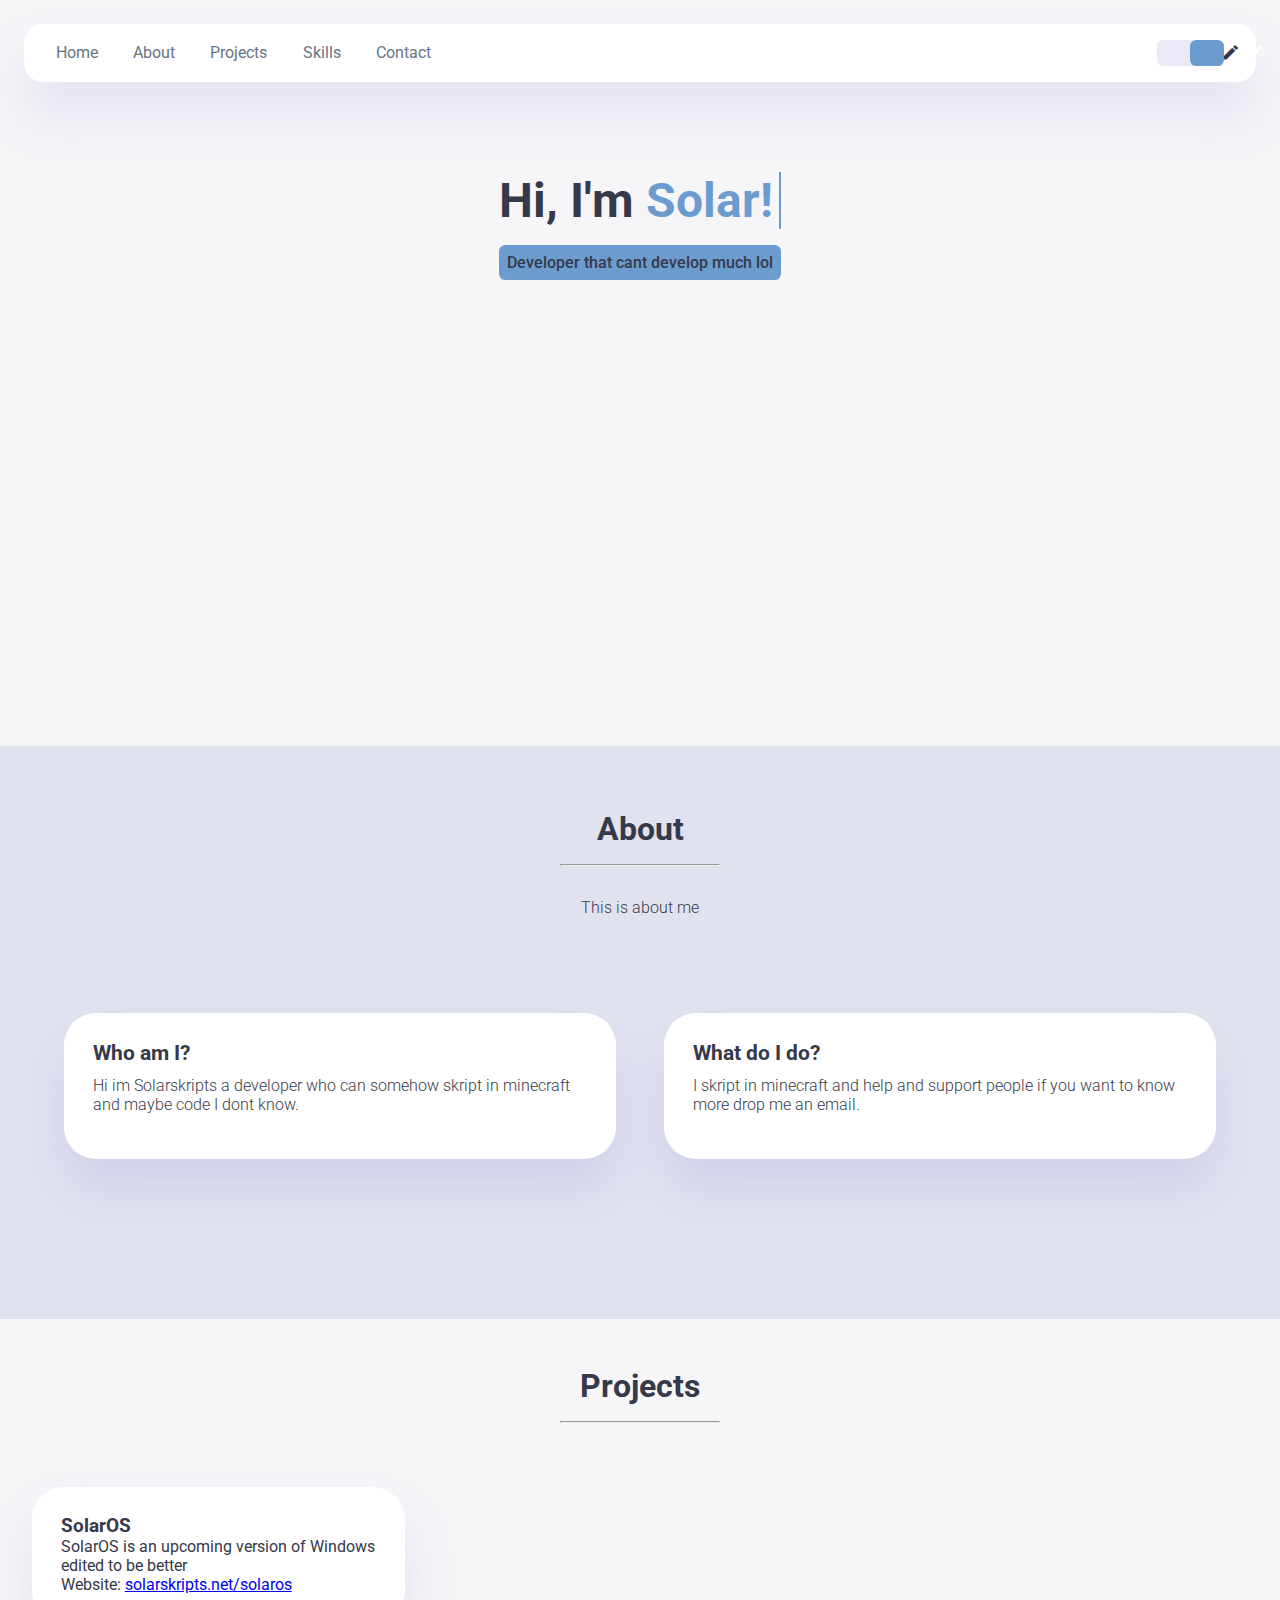
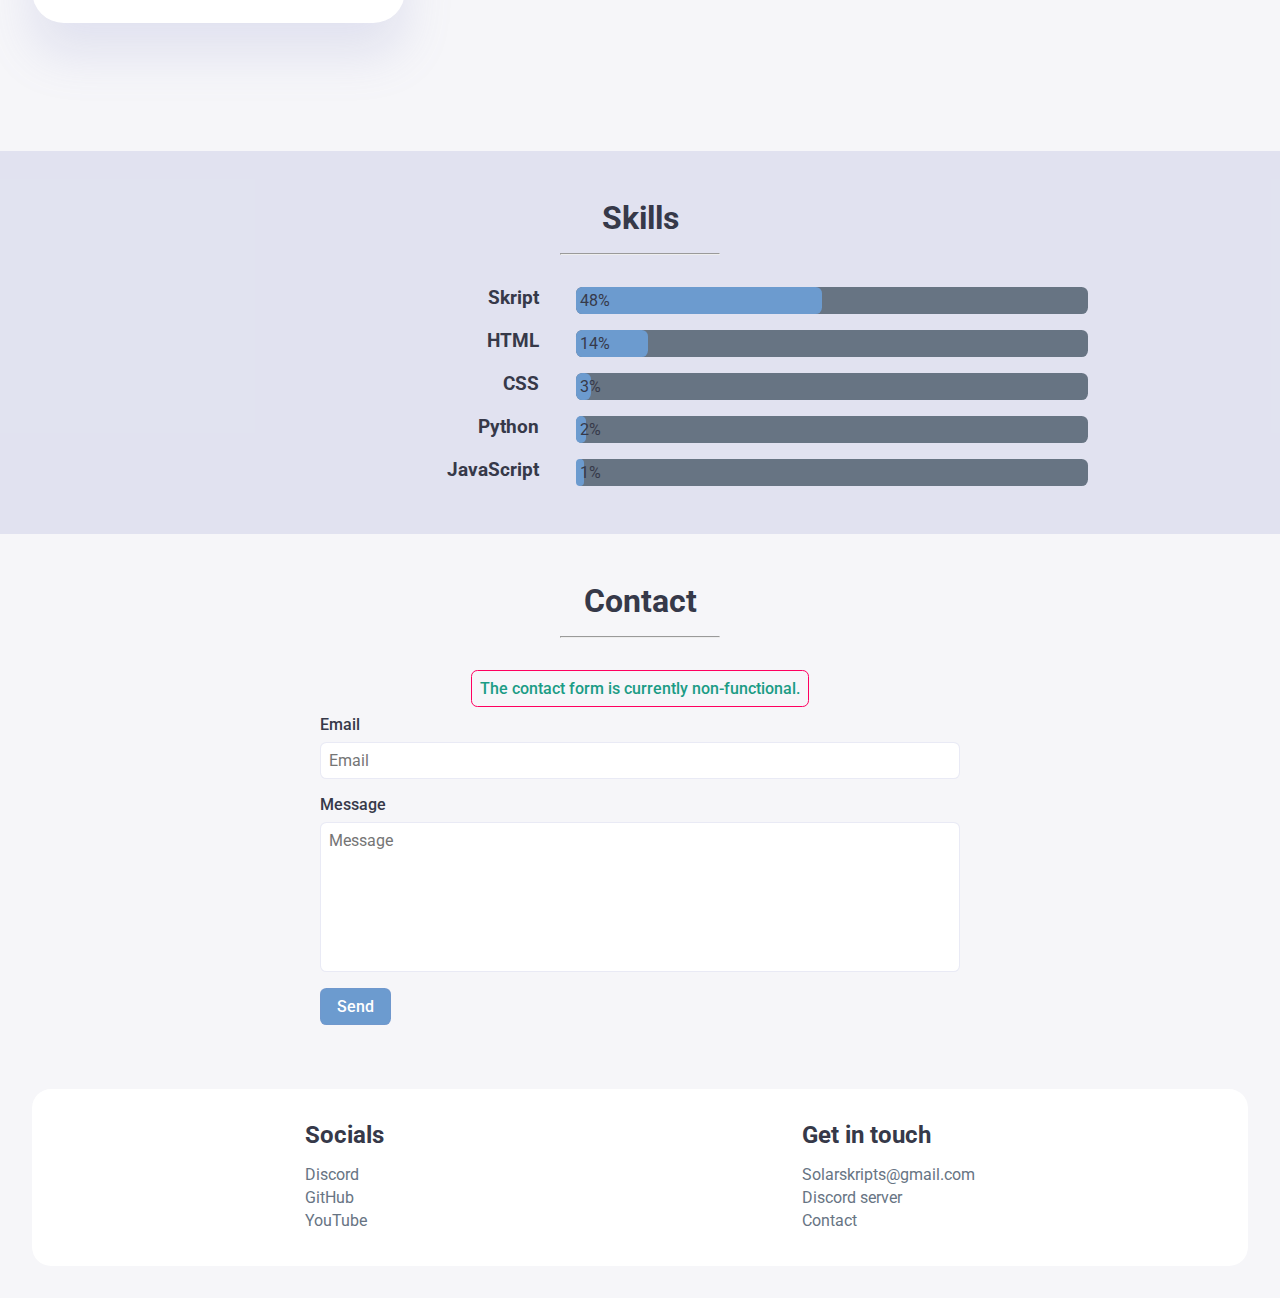
==== index.html @ f8969952 "Update index.html" ====
<!DOCTYPE html>
<html lang="en">
<head>
    <meta charset="UTF-8">
    <meta http-equiv="X-UA-Compatible" content="IE=edge">
    <meta name="viewport" content="width=device-width, initial-scale=1.0">
    
    <title>SolarSkripts</title>
    <link rel="icon" type="image/png" href="favicon.png">

    <link rel="stylesheet" href="style.css">
    <link href="https://fonts.googleapis.com/icon?family=Material+Icons+Sharp" rel="stylesheet">

    <script src="https://cdn.jsdelivr.net/npm/jquery@3.7.1/dist/jquery.min.js"></script>
    <script src="main.js"></script>
</head>
<body>

    <div id="container">
        <nav class="navbar">
            <div class="hamburger">
                <span class="material-icons-sharp">menu</span>
            </div>
            <div class="navbar-content">
                <ul class="navbar-items">
                    <li class="navbar-item"><a href="#">Home</a></li>
                    <li class="navbar-item"><a href="#about">About</a></li> 
                    <li class="navbar-item"><a href="#projects">Projects</a></li>
                    <li class="navbar-item"><a href="#skills">Skills</a></li>
                    <li class="navbar-item"><a href="#contact">Contact</a></li>
                </ul>
                <ul class="navbar-items">
                    <li class="navbar-item">
                        <div class="dark-mode-toggler">
                            <span class="material-icons-sharp">light_mode</span>
                            <span class="material-icons-sharp active">dark_mode</span>
                        </div>
                    </li>
                </ul>
            </div>
        </nav>

        <header>
            <div class="header-content">
                <div class="header-text">
                    <h1>Hi, I'm <span class="highlight">Solar!</span></h1>
                    <p><span>Developer that cant develop much lol</span></p>
                </div>
            </div>
        </header>

        <main>
            <section id="about">
                <div class="about-content">
                    <h2>About</h2>
                    <hr>
                    <p><span class="highlight">This is about me</span></p>
                    <div class="cards g-2">
                        <div class="card card-hover about-section">
                            <h3>Who am I?</h3>
                            <p>Hi im Solarskripts a developer who can somehow skript in minecraft and maybe code I dont know.</p>
                        </div>
                        <div class="card card-hover about-section">
                            <h3>What do I do?</h3>
                            <p>I skript in minecraft and help and support people if you want to know more drop me an email.</p>
                        </div>
                    </div>
                </div>
            </section>
            <section id="projects">
                <h2>Projects</h2>
                <hr>
                <div class="cards g-3">
                    <div class="card card-hover">
                        <h3>SolarOS</h3>
                        <p>SolarOS is an upcoming version of Windows edited to be better</p>
                        <p> </p>
                        <p>Website: <a href="https://solarskripts.net/solaros">solarskripts.net/solaros</a></li></p>
                    </div>
                </div>
            </section>
            <section id="skills">
                <h2>Skills</h2>
                <hr>
                <div class="my-skills">
                    <div class="skill">
                        <h3>Skript</h3>
                        <div class="skill-bar">
                            <div class="skill-progress" style="width: 48%;">48%</div>
                        </div>
                    </div>
                    <div class="skill">
                        <h3>HTML</h3>
                        <div class="skill-bar">
                            <div class="skill-progress" style="width: 14%;">14%</div>
                        </div>
                    </div>
                    <div class="skill">
                        <h3>CSS</h3>
                        <div class="skill-bar">
                            <div class="skill-progress" style="width: 3%;">3%</div>
                        </div>
                    </div>
                    <div class="skill">
                        <h3>Python</h3>
                        <div class="skill-bar">
                            <div class="skill-progress" style="width: 2%;">2%</div>
                        </div>
                    </div>
                    <div class="skill">
                        <h3>JavaScript</h3>
                        <div class="skill-bar">
                            <div class="skill-progress" style="width: 1%;"><span>1%</span></div>
                        </div>
                    </div>
                </div>
            </section>
            <section id="contact">
                <h2>Contact</h2>
                <hr>
                <div class="contact-content">
                    <div class="message error">
                        <p>The contact form is currently non-functional.</p>
                    </div>
                    <div class="input-group">
                        <label for="email">Email</label>
                        <input type="email" id="email" placeholder="Email">
                    </div>
                    <div class="input-group">
                        <label for="message">Message</label>
                        <textarea id="message" placeholder="Message"></textarea>
                    </div>
                    <button type="submit" id="submit">Send</button>
                </div>
            </section>
                </div>
            </section>
        </main>

        <footer>
            <div class="footer-content">
                <div class="footer-section">
                    <h3>Socials</h3>
                    <ul>
                        <li><a href="#">Discord</a></li>
                        <li><a href="https://github.com/solarskripts">GitHub</a></li>
                        <li><a href="#">YouTube</a></li>
                    </ul>
                </div>
                <div class="footer-section">
                    <h3>Get in touch</h3>
                    <ul>
                        <li><a href="mailto:solarskripts@gmail.com">Solarskripts@gmail.com</a></li>
                        <li><a href="#">Discord server</a></li>
                        <li><a href="#contact">Contact</a></li>
                    </ul>
                </div>
            </div>
        </footer>
    </div>

</body>
</html>
---- style.css ----
@import url('https://fonts.googleapis.com/css2?family=Roboto:wght@300;400;500;700;900&display=swap');

:root{
    --color-primary: #6C9BCF;
    --color-danger: #FF0060;
    --color-success: #1B9C85;
    --color-warning: #F7D060;
    --color-white: #fff;
    --color-info-dark: #7d8da1;
    --color-dark: #363949;
    --color-light: rgba(132, 139, 200, 0.18);
    --color-dark-variant: #677483;
    --color-background: #f6f6f9;

    --card-border-radius: 2rem;
    --border-radius-1: 0.4rem;
    --border-radius-2: 1.2rem;

    --card-padding: 1.8rem;
    --padding-1: 1.2rem;

    --box-shadow: 0 2rem 3rem var(--color-light);
    --box-shadow-1: 0 0 -0.5rem 1rem rgba(0, 0, 0, 0.1);
}

.dark-mode-variables{
    --color-background: #181a1e;
    --color-white: #202528;
    --color-dark: #edeffd;
    --color-dark-variant: #a3bdcc;
    --color-light: rgba(0, 0, 0, 0.4);
    --box-shadow: 0 2rem 3rem var(--color-light);
}

.dark-mode-toggler {
    background-color: var(--color-light);
    display: flex;
    justify-content: space-between;
    align-items: center;
    height: 1.6rem;
    width: 4.2rem;
    cursor: pointer;
    border-radius: var(--border-radius-1);
    user-select: none;
}

.dark-mode-toggler span{
    font-size: 1.2rem;
    width: 50%;
    height: 100%;
    display: flex;
    align-items: center;
    justify-content: center;
}

.dark-mode-toggler span.active{
    background-color: var(--color-primary);
    color: white;
    border-radius: var(--border-radius-1);
}

*, *::before, *::after {
    box-sizing: border-box;
    margin: 0;
    padding: 0;
    scroll-behavior: smooth;
}

body {
    background-color: var(--color-background);
    color: var(--color-dark);
    font-family: 'Roboto', sans-serif;
    transition: all 0.2s ease-in-out;
}

/* navbar */
.navbar {
    background-color: var(--color-white);
    padding: .5rem 1.5rem;
    display: flex;
    align-items: center;
    box-shadow: var(--box-shadow);
    margin: 1.5em;
    border-radius: var(--border-radius-2);
    transition: all 0.2s ease-in-out;
    user-select: none;
    z-index: 100;
}

.navbar-content {
    display: flex;
    width: 100%;
    justify-content: space-between;
    align-items: center;
}

.navbar-items {
    display: flex;
    align-items: center;
    list-style: none;
}

.navbar-items li {
    cursor: pointer;
    padding: 8px;
    border-radius: var(--border-radius-1);
    transition: all 0.2s ease-in-out;
}

.navbar-items:first-child li:hover {
    background-color: var(--color-light);
}

.navbar-items:first-child li:hover a {
    color: var(--color-primary);

}

.navbar-items li > a {
    text-decoration: none;
    color: var(--color-dark-variant);
}

.hamburger {
    display: none;
}

@media screen and (min-width: 768px) {
    .navbar-items li + li {
        margin-left: 1.2rem;
    }
}

@media screen and (max-width: 768px) {
    .hamburger {
        display: block;
        margin-top: 4px;
        cursor: pointer;
        color: var(--color-dark-variant);
    }

    .navbar-content {
        display: none;
        animation: collapse .3s ease-in-out 0s 1 normal both;
    }

    .navbar-content.active {
        display: block;
        transition: all 0.2s ease-in-out;
        flex-direction: column;
        position: absolute;
        top: 3.7em;
        left: 1.5em;
        box-shadow: var(--box-shadow-1);
        background-color: var(--color-white);
        border-bottom-left-radius: var(--border-radius-2);
        border-bottom-right-radius: var(--border-radius-2);
        z-index: 110;
        width: calc(100% - 3em);
    }

    .navbar-content.active .navbar-items {
        flex-direction: column;
    }

    .navbar-items {
        border-top: solid 1px var(--color-light);
        padding-top: .5em;
        display: flex;
        flex-direction: column;
        align-items: center;
        list-style: none;
        margin: 1em;
    }

    .navbar-items li {
        width: 100%;
        padding: .5rem;
        border-radius: var(--border-radius-1);
    }
}

@keyframes collapse {
    from {
        opacity: 0;
        transform: translateY(-10px);
    }

    to {
        opacity: 1;
        transform: translateY(0);
    }
}

@keyframes uncollapse {
    from {
        opacity: 1;
        transform: translateY(0);
    }

    to {
        opacity: 0;
        transform: translateY(-10px);
    }
}

main section hr {
    width: 10rem;
    margin-bottom: 2rem;
    margin-left: auto;
    margin-right: auto;
}

/* header */

header {
    width: 100%;
    margin-top: 10svh;
    padding-bottom: 50svh;
    user-select: none;
}

header .header-content {
    display: flex;
    flex-direction: column;
    align-items: center;
    justify-content: center;
}

header .header-content img {
    width: calc(552px / 3);
    height: calc(736px / 3);
    margin-bottom: 1rem;
    position: absolute;
    box-shadow: 0 4px 4px 4px var(--color-light);
    /* place next to text */
    top: 0;
    left: 20%;
    transform: translate(50%, 50%);
}

header .header-content h1 {
    font-size: 3rem;
    font-weight: 700;
    margin-bottom: 1rem;
    overflow: hidden;
    border-right: solid 2px var(--color-primary);
    white-space: nowrap;
    animation: write 1.5s linear 0s 1 normal both, blink 1s infinite;
}

header .header-content h1 .highlight {
    color: var(--color-primary);
}

header .header-content p {
    font-size: 1rem;
    font-weight: 500;
    margin-bottom: 1rem;
    padding: 8px;
    border-radius: var(--border-radius-1);
    background-color: var(--color-primary);
}

@keyframes write {
    from {
        width: 0;
    }

    to {
        width: 100%;
    }
}

@keyframes blink {
    0% {
        border-color: var(--color-primary);
    }

    49% {
        border-color: var(--color-primary);
    }

    50% {
        border-color: transparent;
    }

    100% {
        border-color: transparent;
    }
}

main section {
    background-color: var(--color-light);
}

main section:nth-child(2n) {
    background-color: var(--color-background);
}

/* about */
#about {
    display: flex;
    flex-direction: column;
    justify-content: center;
    padding: 4rem 2rem;
}

#about .about-content {
    display: flex;
    flex-direction: column;
    align-items: center;
    justify-content: center;
}

#about .about-content h2 {
    font-size: 2rem;
    font-weight: 700;
    margin-bottom: 1rem;
    align-self: center;
    user-select: none;
}

#about .about-content p {
    font-size: 1rem;
    font-weight: 300;
    margin-bottom: 1rem;
}

#about .about-content .about-section {
    margin-top: 1em;
}

#about .about-content .about-section h3 {
    font-size: 1.3rem;
    margin-bottom: .5em;
    user-select: none;
}

/* footer */
footer {
    padding: 2rem 0;
    background-color: var(--color-white);
    color: var(--color-dark);
    margin: 2em;
    border-radius: var(--border-radius-2);
}

footer .footer-content {
    display: flex;
    justify-content: space-around;
    padding: 0 5svw;
}

footer .footer-content h3 {
    font-size: 1.5rem;
    font-weight: 700;
    margin-bottom: 1rem;
    align-self: center;
    user-select: none;
}

footer .footer-content .footer-section ul {
    list-style: none;
}

footer .footer-content .footer-section ul li {
    margin-bottom: .25rem;
}

footer .footer-content .footer-section ul li a {
    text-decoration: none;
    color: var(--color-dark-variant);
    transition: all 0.15s ease-in-out;
}

footer .footer-content .footer-section ul li a:hover {
    color: var(--color-primary);
}

@media screen and (max-width: 768px) {
    footer .footer-content h3 {
        font-size: 1.4rem;
    }

    footer .footer-content li a {
        font-size: 1rem;
    }
}

/* cards */
.cards {
    display: grid;
    grid-column-gap: 3rem;
    flex-wrap: wrap;
    padding: 2rem 0;
    margin: 2em;
    border-radius: var(--border-radius-2);
}

.cards.g-2 {
    grid-template-columns: 1fr 1fr;
}

.cards.g-3 {
    grid-template-columns: 1fr 1fr 1fr;
}

.cards.g-4 {
    grid-template-columns: 1fr 1fr 1fr 1fr;
}

.cards.g-5 {
    grid-template-columns: 1fr 1fr 1fr 1fr 1fr;
}

.cards .card {
    background-color: var(--color-white);
    padding: var(--card-padding);
    border-radius: var(--card-border-radius);
    box-shadow: var(--box-shadow);
    transition: all 0.2s ease-in-out;
    margin-bottom: 2rem;
    flex: 1;
    user-select: none;
}

.cards .card.card-hover:hover {
    transform: translateY(-4px);
}

.cards .card .card-title {
    font-size: 1.5rem;
    font-weight: 700;
    margin-bottom: 1rem;
    user-select: none;
}

.cards .card .card-description {
    font-size: 1rem;
    font-weight: 300;
    margin-bottom: 1rem;
}

.cards .card .card-image {
    width: 100%;
    height: 200px;
    background-size: cover;
    background-position: center;
    border-radius: var(--card-border-radius);
    border-bottom-left-radius: 0;
    border-bottom-right-radius: 0;
    border-bottom: solid 1px var(--color-light);
    margin-bottom: 1rem;
}

.cards .card-image-only {
    border-radius: var(--card-border-radius);
    margin-bottom: 1rem;
    padding: 0;
    transition: all 0.2s ease-in-out;
}

.cards .card-image-only img {
    width: 100%;
    height: 100%;
    border-radius: var(--card-border-radius);
    transition: all 0.2s ease-in-out;
}

.cards .card-image-only p.image-text {
    display: none;
    transition: all 0.2s ease-in-out;
}

.cards .card-image-only:has(p.image-text):hover img {
    filter: brightness(0.5);
    transition: all 0.2s ease-in-out;
    border-radius: var(--border-radius-1);
}

.cards .card-image-only:hover p.image-text {
    display: block;
    position: absolute;
    top: 50%;
    left: 50%;
    transform: translate(-50%, -50%);
    font-size: 1.5rem;
    font-weight: 700;
    color: var(--color-dark);
    text-shadow: 0 0 10px var(--color-dark);
    user-select: none;
}

@media screen and (max-width: 768px) {
    .cards {
        display: flex;
        flex-direction: column;
    }

    .cards .card {
        margin-right: 1rem;
    }
}

#portfolio h2 {
    font-size: 2rem;
    font-weight: 700;
    margin-bottom: 1rem;
    align-self: center;
    user-select: none;
    text-align: center;
    margin-top: 2em;
}

/* projects */

#projects {
    padding-top: 3em;
    padding-bottom: 2em;
}

#projects h2 {
    font-size: 2rem;
    font-weight: 700;
    margin-bottom: 1rem;
    align-self: center;
    user-select: none;
    text-align: center;
}

/* skills */
#skills {
    padding-top: 3em;
    padding-bottom: 2em;
}

#skills h2 {
    font-size: 2rem;
    font-weight: 700;
    margin-bottom: 1rem;
    align-self: center;
    user-select: none;
    text-align: center;
}

#skills p {
    font-size: 1rem;
    font-weight: 300;
    margin-bottom: 1rem;
    text-align: center;

}

.my-skills {
    display: flex;
    flex-direction: column;
    justify-content: center;
    padding: 0 4em;
}

@media screen and (min-width: 768px) {
    .my-skills {
        padding: 0 12em;
    }
}

.my-skills .skill {
    display: flex;
    margin-bottom: 1rem;
}

.my-skills .skill h3 {
    text-align: right;
    margin-right: 2em;
    margin-left: auto;
}

.skill .skill-bar {
    border-radius: var(--border-radius-1);
    background-color: var(--color-dark-variant);
    width: calc(100% - 30svw);
}

.skill .skill-bar .skill-progress {
    background-color: var(--color-primary);
    padding: 4px;
    border-radius: var(--border-radius-1);
    transition: all 0.2s ease-in-out;
}

/* contact */
#contact {
    padding-top: 3em;
    padding-bottom: 2em;
}

#contact h2 {
    font-size: 2rem;
    font-weight: 700;
    margin-bottom: 1rem;
    align-self: center;
    user-select: none;
    text-align: center;
}

.contact-content {
    display: flex;
    flex-direction: column;
    justify-content: center;
    padding: 0 4em;
    align-items: center;
}

.contact-content .input-group {
    display: flex;
    flex-direction: column;
    margin-bottom: 1rem;
    width: 100%;
}

.contact-content .input-group label {
    font-size: 1rem;
    font-weight: 500;
    margin-bottom: .5rem;
    user-select: none;
}

.contact-content .input-group input, .contact-content .input-group textarea {
    padding: 8px;
    border-radius: var(--border-radius-1);
    border: solid 1px var(--color-light);
    outline: none;
    transition: all 0.2s ease-in-out;
    font-family: 'Roboto', sans-serif;
    font-size: 1rem;
}


.contact-content .input-group input:focus, .contact-content .input-group textarea:focus {
    border-color: var(--color-primary);
}

.contact-content .input-group textarea {
    resize: none;
    height: 150px;
}

.contact-content button {
    padding: 8px 16px;
    border-radius: var(--border-radius-1);
    border: solid 1px var(--color-light);
    outline: none;
    transition: all 0.2s ease-in-out;
    font-family: 'Roboto', sans-serif;
    font-size: 1rem;
    cursor: pointer;
    background-color: var(--color-primary);
    align-self: flex-start;
    color: var(--color-white);
    font-weight: 500;
}

.contact-content .message {
    font-size: 1rem;
    font-weight: 500;
    margin-bottom: .5rem;
    user-select: none;
    text-align: left;
    padding: 8px;
    border: solid 1px;
    border-radius: var(--border-radius-1);
}

.message.error {
    color: var(--color-success);
    border-color: var(--color-danger);
}

.message.success {
    color: var(--color-success);
    border-color: var(--color-success);
}

@media screen and (min-width: 768px) {
    .contact-content {
        width: 768px;
        margin-left: auto;
        margin-right: auto;
    }
}
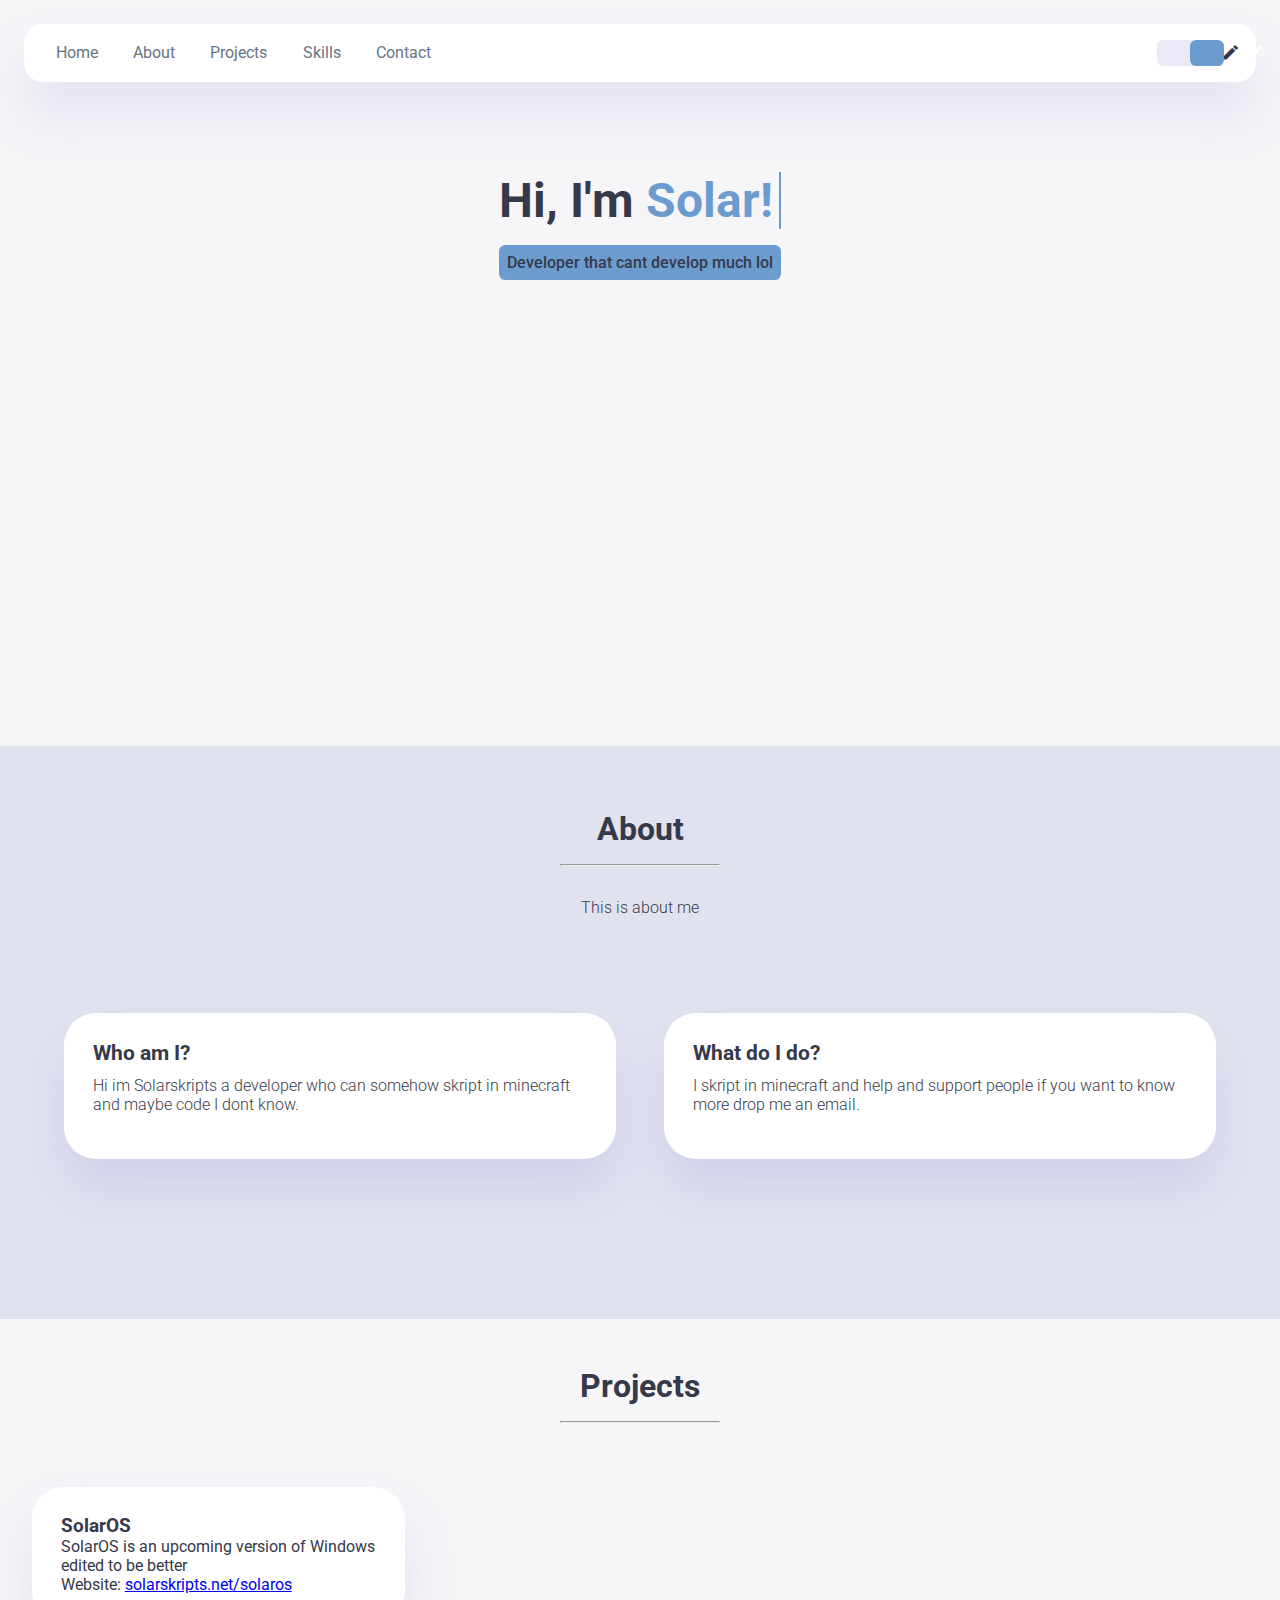
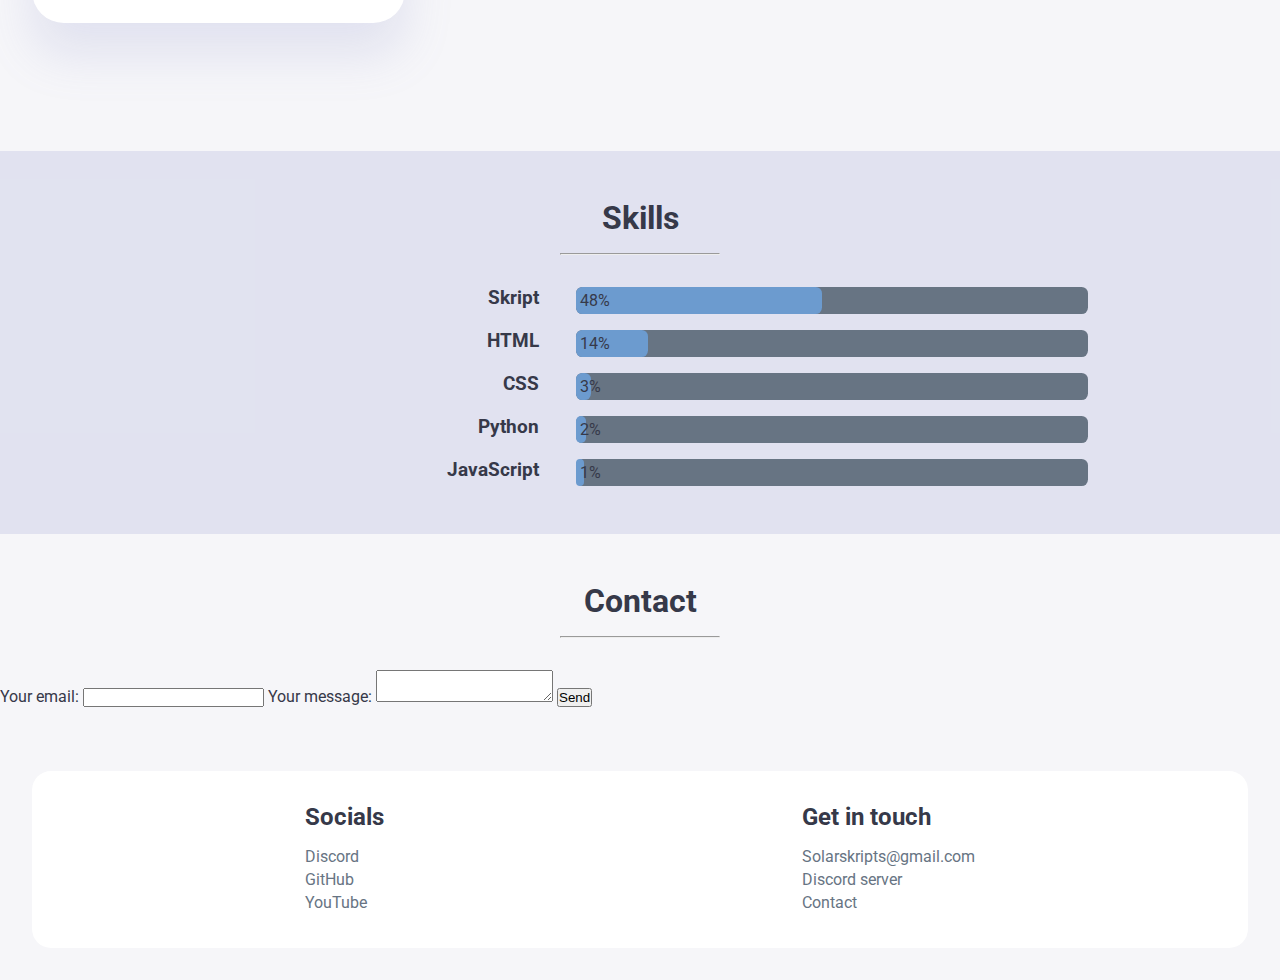
==== commit b368f8ce: "Update index.html" ====
--- a/index.html
+++ b/index.html
@@ -118,20 +118,23 @@
             <section id="contact">
                 <h2>Contact</h2>
                 <hr>
-                <div class="contact-content">
-                    <div class="message error">
-                        <p>The contact form is currently non-functional.</p>
-                    </div>
-                    <div class="input-group">
-                        <label for="email">Email</label>
-                        <input type="email" id="email" placeholder="Email">
-                    </div>
-                    <div class="input-group">
-                        <label for="message">Message</label>
-                        <textarea id="message" placeholder="Message"></textarea>
-                    </div>
-                    <button type="submit" id="submit">Send</button>
-                </div>
+            <form
+              action="https://formspree.io/f/mqkreyql"
+              method="POST"
+            >
+              <label>
+                 Your email:
+                <input type="email" name="email">
+              </label>
+              <label>
+                Your message:
+                <textarea name="message"></textarea>
+              </label>
+              <!-- your other form fields go here -->
+              <button type="submit">Send</button>
+            </form>
+
+
             </section>
                 </div>
             </section>
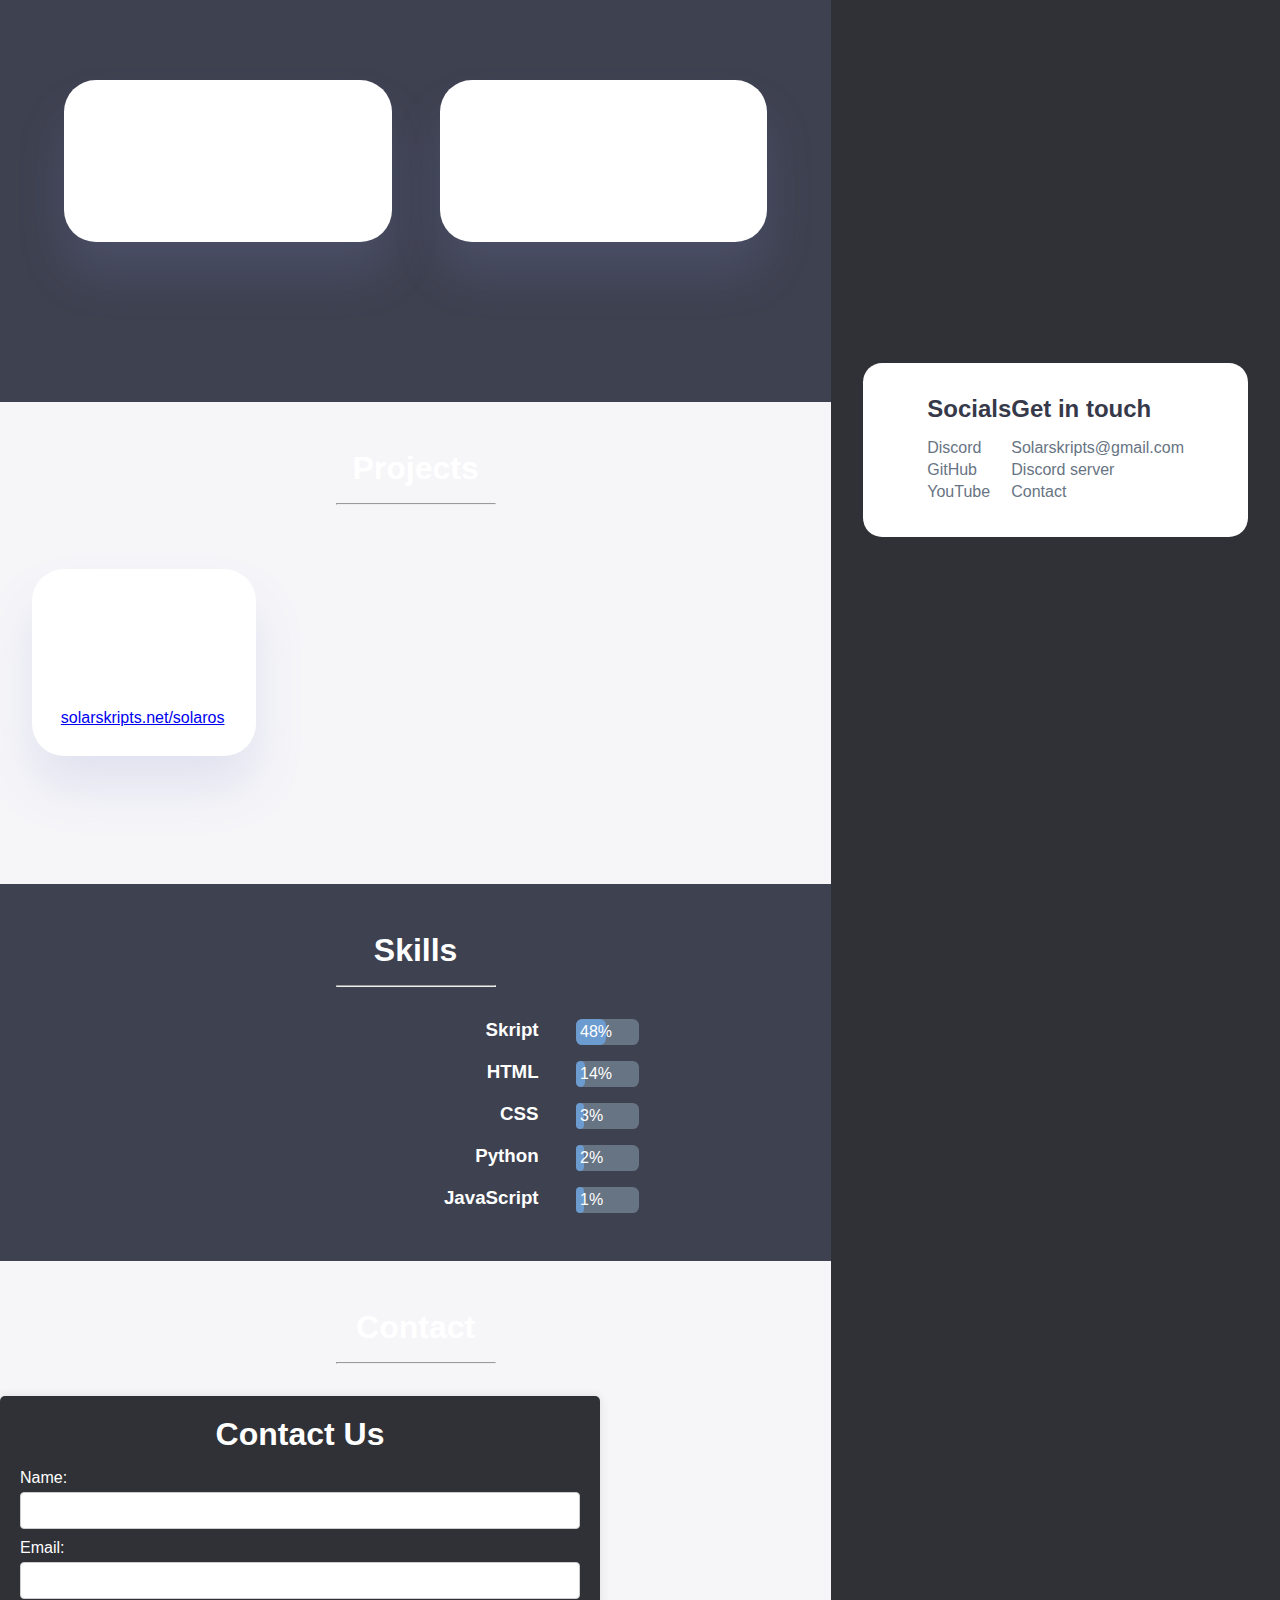
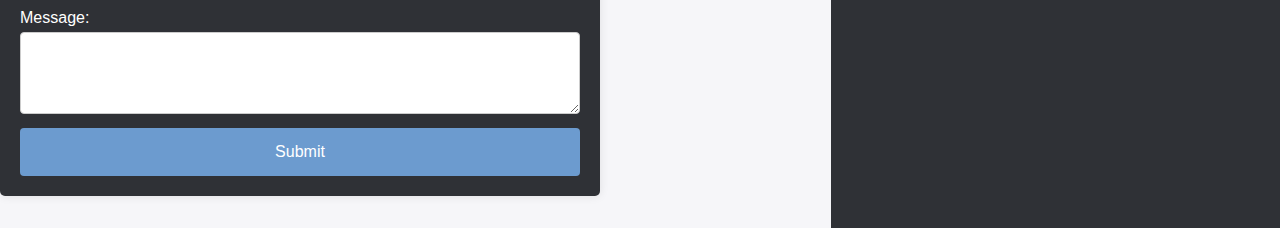
==== commit b57cb80f: "Update index.html" ====
--- a/index.html
+++ b/index.html
@@ -118,21 +118,89 @@
             <section id="contact">
                 <h2>Contact</h2>
                 <hr>
-            <form
-              action="https://formspree.io/f/mqkreyql"
-              method="POST"
-            >
-              <label>
-                 Your email:
-                <input type="email" name="email">
-              </label>
-              <label>
-                Your message:
-                <textarea name="message"></textarea>
-              </label>
-              <!-- your other form fields go here -->
-              <button type="submit">Send</button>
-            </form>
+                <head>
+    <meta charset="UTF-8">
+    <meta name="viewport" content="width=device-width, initial-scale=1.0">
+    <title>Contact Form</title>
+    <style>
+        body {
+            font-family: Arial, sans-serif;
+            background-color: #2f3136;
+            display: flex;
+            justify-content: center;
+            align-items: center;
+            height: 100vh;
+            margin: 0;
+            color: white; /* Set text color to white */
+        }
+
+        .container {
+            max-width: 600px;
+            padding: 20px;
+            background-color: #2f3136;
+            border-radius: 5px;
+            box-shadow: 0 0 10px rgba(0, 0, 0, 0.1);
+        }
+
+        h2 {
+            margin-bottom: 20px;
+        }
+
+        form label {
+            display: block;
+            margin-bottom: 5px;
+        }
+
+        input[type="text"],
+        input[type="email"],
+        textarea {
+            width: 100%;
+            padding: 10px;
+            margin-bottom: 10px;
+            border: 1px solid #ccc;
+            border-radius: 4px;
+            box-sizing: border-box;
+        }
+
+        textarea {
+            resize: vertical;
+        }
+
+        input[type="submit"] {
+            background-color: #6C9BCF;
+            color: white;
+            padding: 15px 20px;
+            border: none;
+            border-radius: 4px;
+            cursor: pointer;
+            font-size: 16px;
+            width: 100%;
+            display: block;
+        }
+
+        input[type="submit"]:hover {
+            background-color: #5280a3;
+        }
+    </style>
+</head>
+<body>
+    <div class="container">
+        <h2>Contact Us</h2>
+        <form action="https://formspree.io/f/your_formspree_form_id" method="POST">
+            <label for="name">Name:</label>
+            <input type="text" id="name" name="name" required>
+
+            <label for="email">Email:</label>
+            <input type="email" id="email" name="email" required>
+
+            <label for="message">Message:</label>
+            <textarea id="message" name="message" rows="4" required></textarea>
+
+            <input type="submit" value="Submit">
+        </form>
+    </div>
+</body>
+
 
 
             </section>
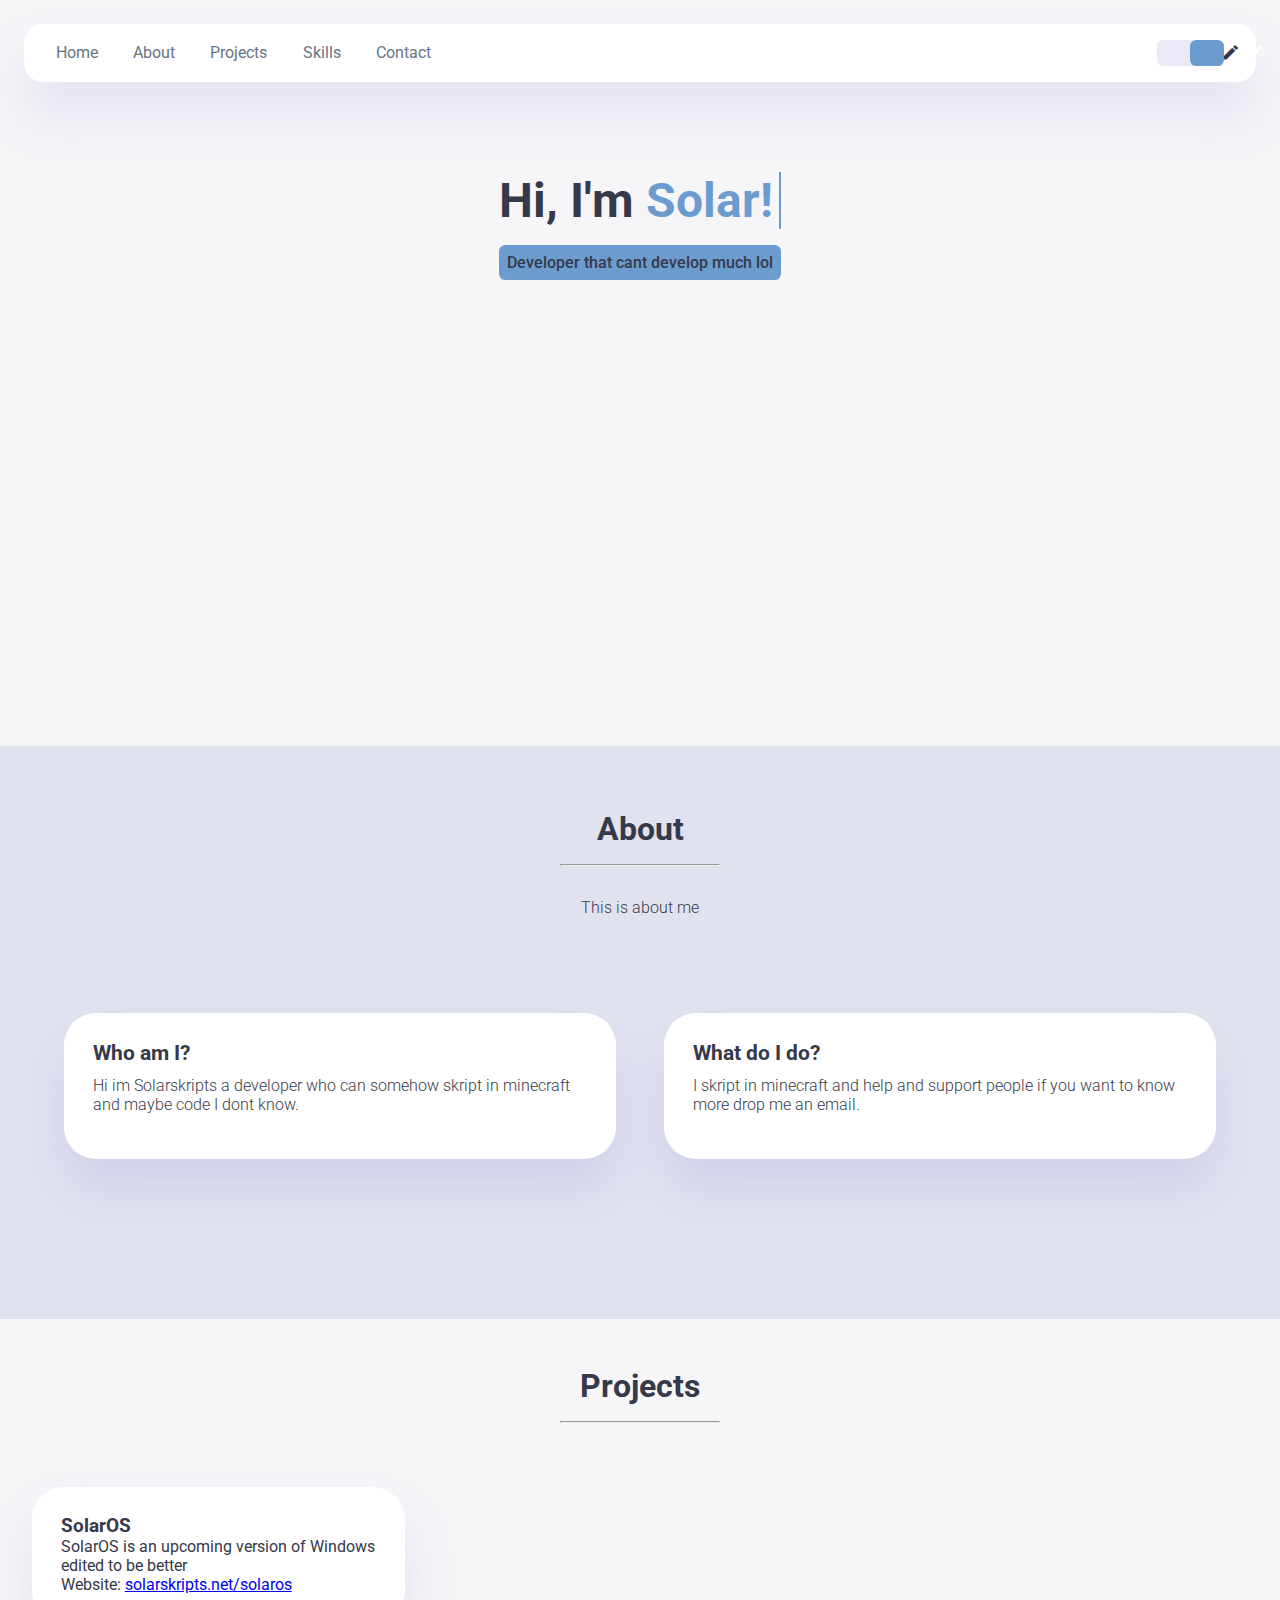
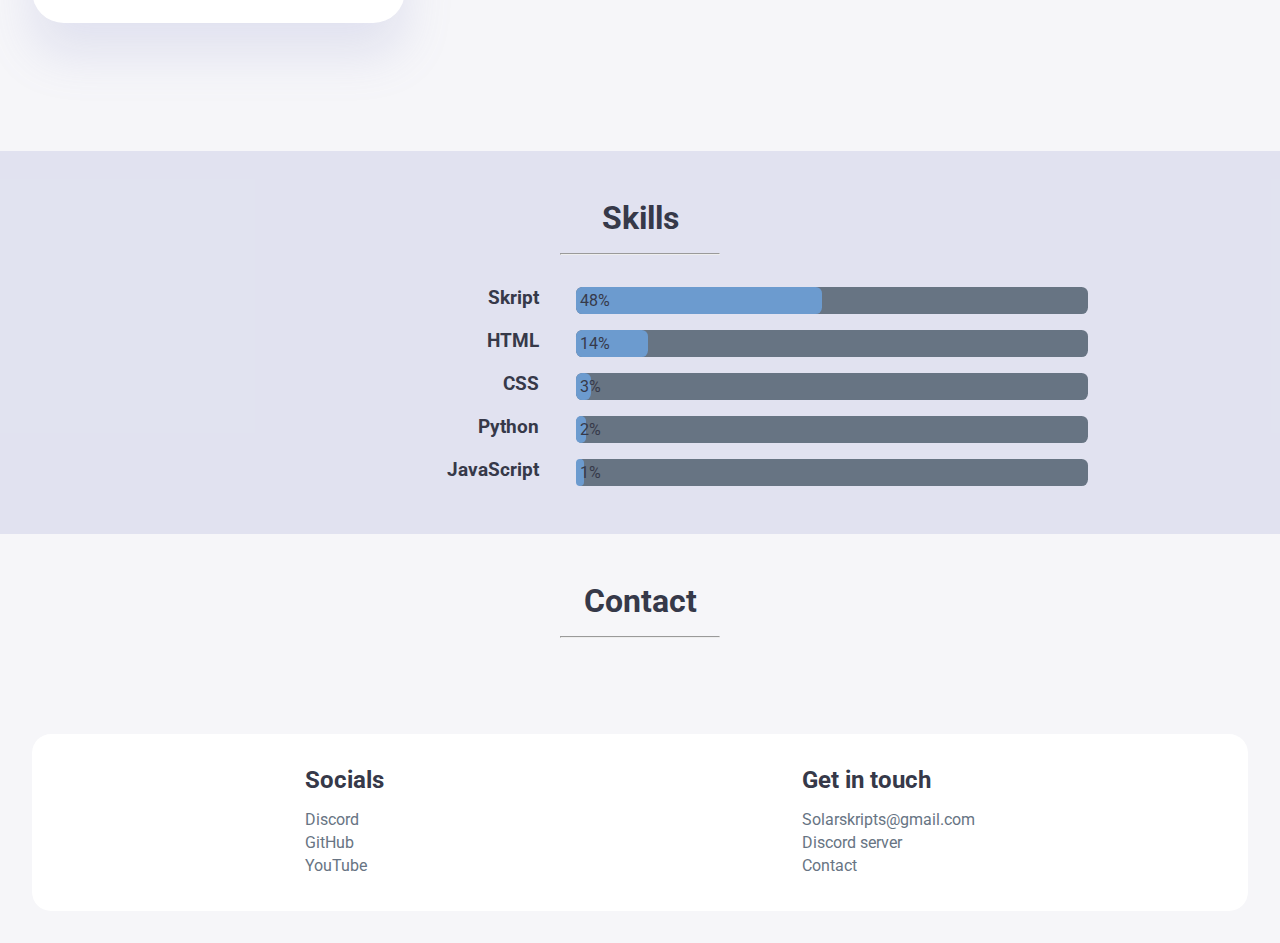
==== commit 84b776db: "Update index.html" ====
--- a/index.html
+++ b/index.html
@@ -118,91 +118,6 @@
             <section id="contact">
                 <h2>Contact</h2>
                 <hr>
-                <head>
-    <meta charset="UTF-8">
-    <meta name="viewport" content="width=device-width, initial-scale=1.0">
-    <title>Contact Form</title>
-    <style>
-        body {
-            font-family: Arial, sans-serif;
-            background-color: #2f3136;
-            display: flex;
-            justify-content: center;
-            align-items: center;
-            height: 100vh;
-            margin: 0;
-            color: white; /* Set text color to white */
-        }
-
-        .container {
-            max-width: 600px;
-            padding: 20px;
-            background-color: #2f3136;
-            border-radius: 5px;
-            box-shadow: 0 0 10px rgba(0, 0, 0, 0.1);
-        }
-
-        h2 {
-            margin-bottom: 20px;
-        }
-
-        form label {
-            display: block;
-            margin-bottom: 5px;
-        }
-
-        input[type="text"],
-        input[type="email"],
-        textarea {
-            width: 100%;
-            padding: 10px;
-            margin-bottom: 10px;
-            border: 1px solid #ccc;
-            border-radius: 4px;
-            box-sizing: border-box;
-        }
-
-        textarea {
-            resize: vertical;
-        }
-
-        input[type="submit"] {
-            background-color: #6C9BCF;
-            color: white;
-            padding: 15px 20px;
-            border: none;
-            border-radius: 4px;
-            cursor: pointer;
-            font-size: 16px;
-            width: 100%;
-            display: block;
-        }
-
-        input[type="submit"]:hover {
-            background-color: #5280a3;
-        }
-    </style>
-</head>
-<body>
-    <div class="container">
-        <h2>Contact Us</h2>
-        <form action="https://formspree.io/f/your_formspree_form_id" method="POST">
-            <label for="name">Name:</label>
-            <input type="text" id="name" name="name" required>
-
-            <label for="email">Email:</label>
-            <input type="email" id="email" name="email" required>
-
-            <label for="message">Message:</label>
-            <textarea id="message" name="message" rows="4" required></textarea>
-
-            <input type="submit" value="Submit">
-        </form>
-    </div>
-</body>
-
-
-
             </section>
                 </div>
             </section>
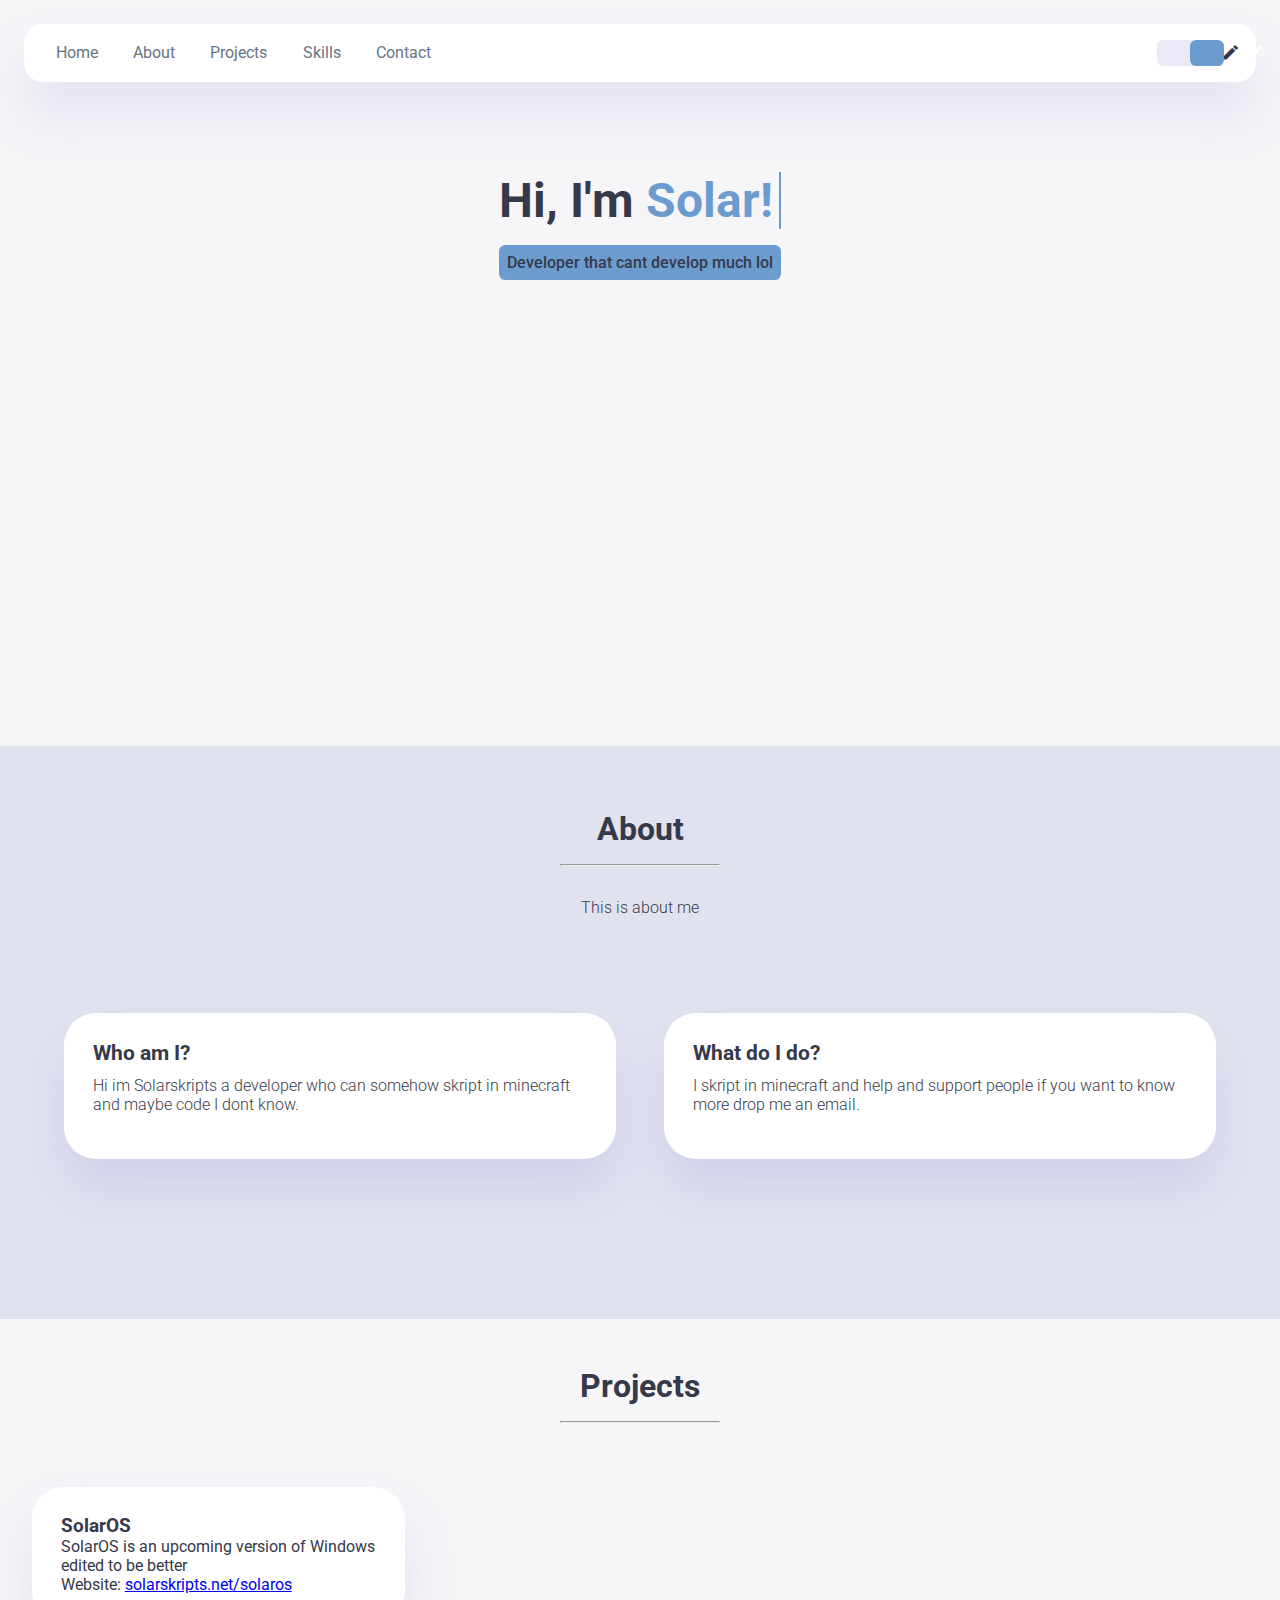
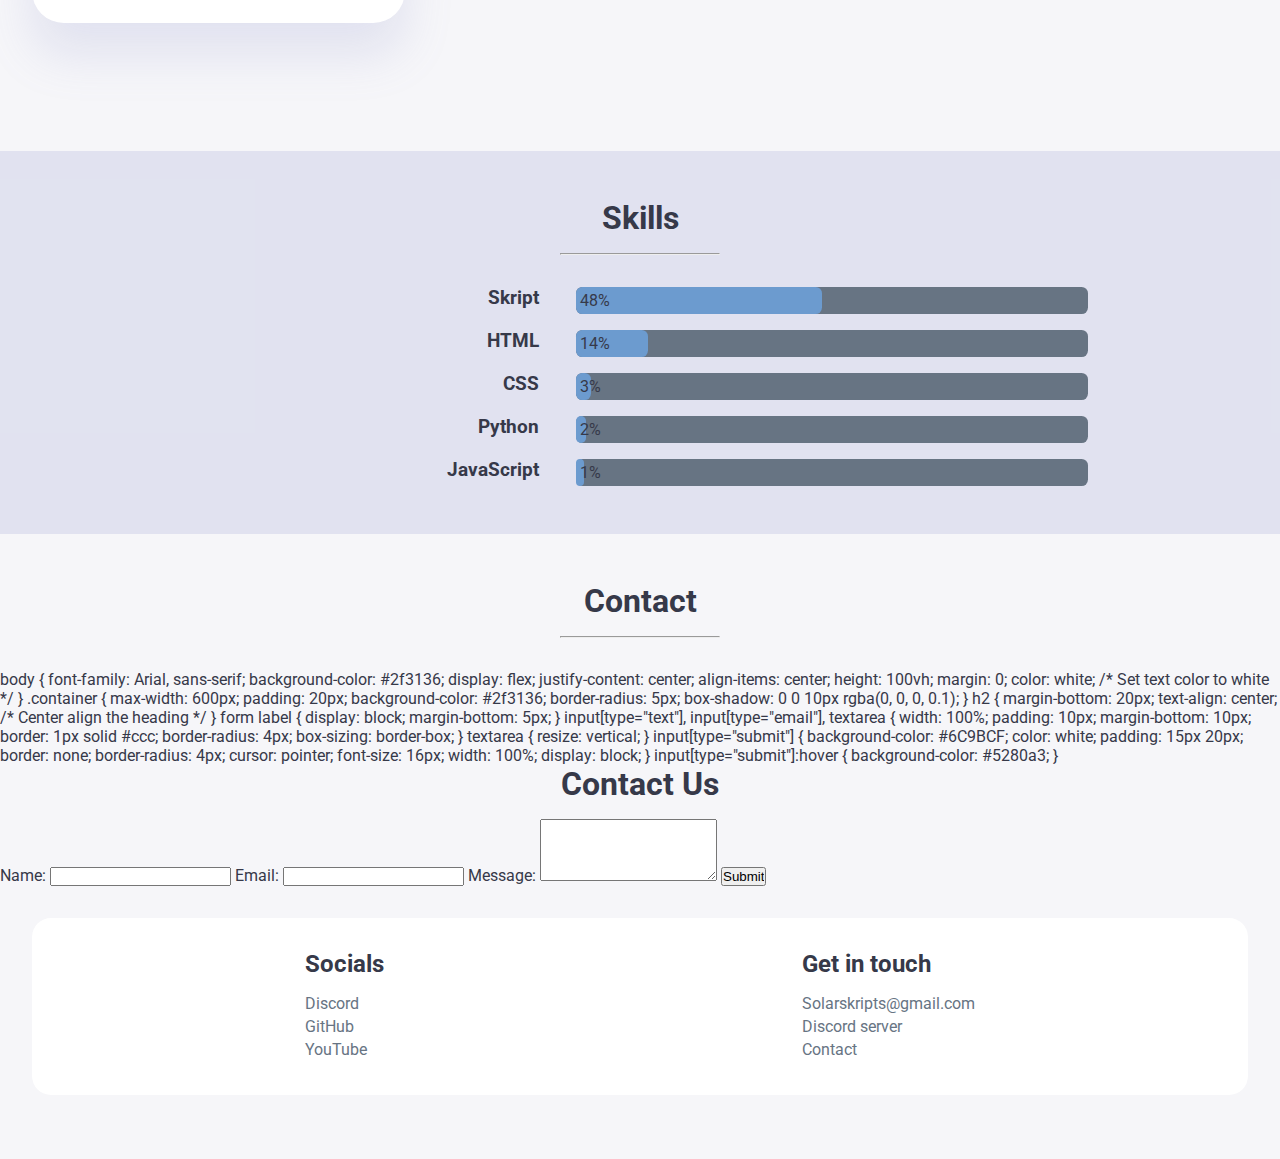
==== commit c652e792: "Update index.html" ====
--- a/index.html
+++ b/index.html
@@ -118,10 +118,82 @@
             <section id="contact">
                 <h2>Contact</h2>
                 <hr>
-            </section>
-                </div>
-            </section>
-        </main>
+
+        body {
+            font-family: Arial, sans-serif;
+            background-color: #2f3136;
+            display: flex;
+            justify-content: center;
+            align-items: center;
+            height: 100vh;
+            margin: 0;
+            color: white; /* Set text color to white */
+        }
+
+        .container {
+            max-width: 600px;
+            padding: 20px;
+            background-color: #2f3136;
+            border-radius: 5px;
+            box-shadow: 0 0 10px rgba(0, 0, 0, 0.1);
+        }
+
+        h2 {
+            margin-bottom: 20px;
+            text-align: center; /* Center align the heading */
+        }
+
+        form label {
+            display: block;
+            margin-bottom: 5px;
+        }
+
+        input[type="text"],
+        input[type="email"],
+        textarea {
+            width: 100%;
+            padding: 10px;
+            margin-bottom: 10px;
+            border: 1px solid #ccc;
+            border-radius: 4px;
+            box-sizing: border-box;
+        }
+
+        textarea {
+            resize: vertical;
+        }
+
+        input[type="submit"] {
+            background-color: #6C9BCF;
+            color: white;
+            padding: 15px 20px;
+            border: none;
+            border-radius: 4px;
+            cursor: pointer;
+            font-size: 16px;
+            width: 100%;
+            display: block;
+        }
+
+        input[type="submit"]:hover {
+            background-color: #5280a3;
+        }
+    </style>
+    <div class="container">
+        <h2>Contact Us</h2>
+        <form action="https://formspree.io/f/your_formspree_form_id" method="POST">
+            <label for="name">Name:</label>
+            <input type="text" id="name" name="name" required>
+
+            <label for="email">Email:</label>
+            <input type="email" id="email" name="email" required>
+
+            <label for="message">Message:</label>
+            <textarea id="message" name="message" rows="4" required></textarea>
+
+            <input type="submit" value="Submit">
+        </form>
+    </div>
 
         <footer>
             <div class="footer-content">
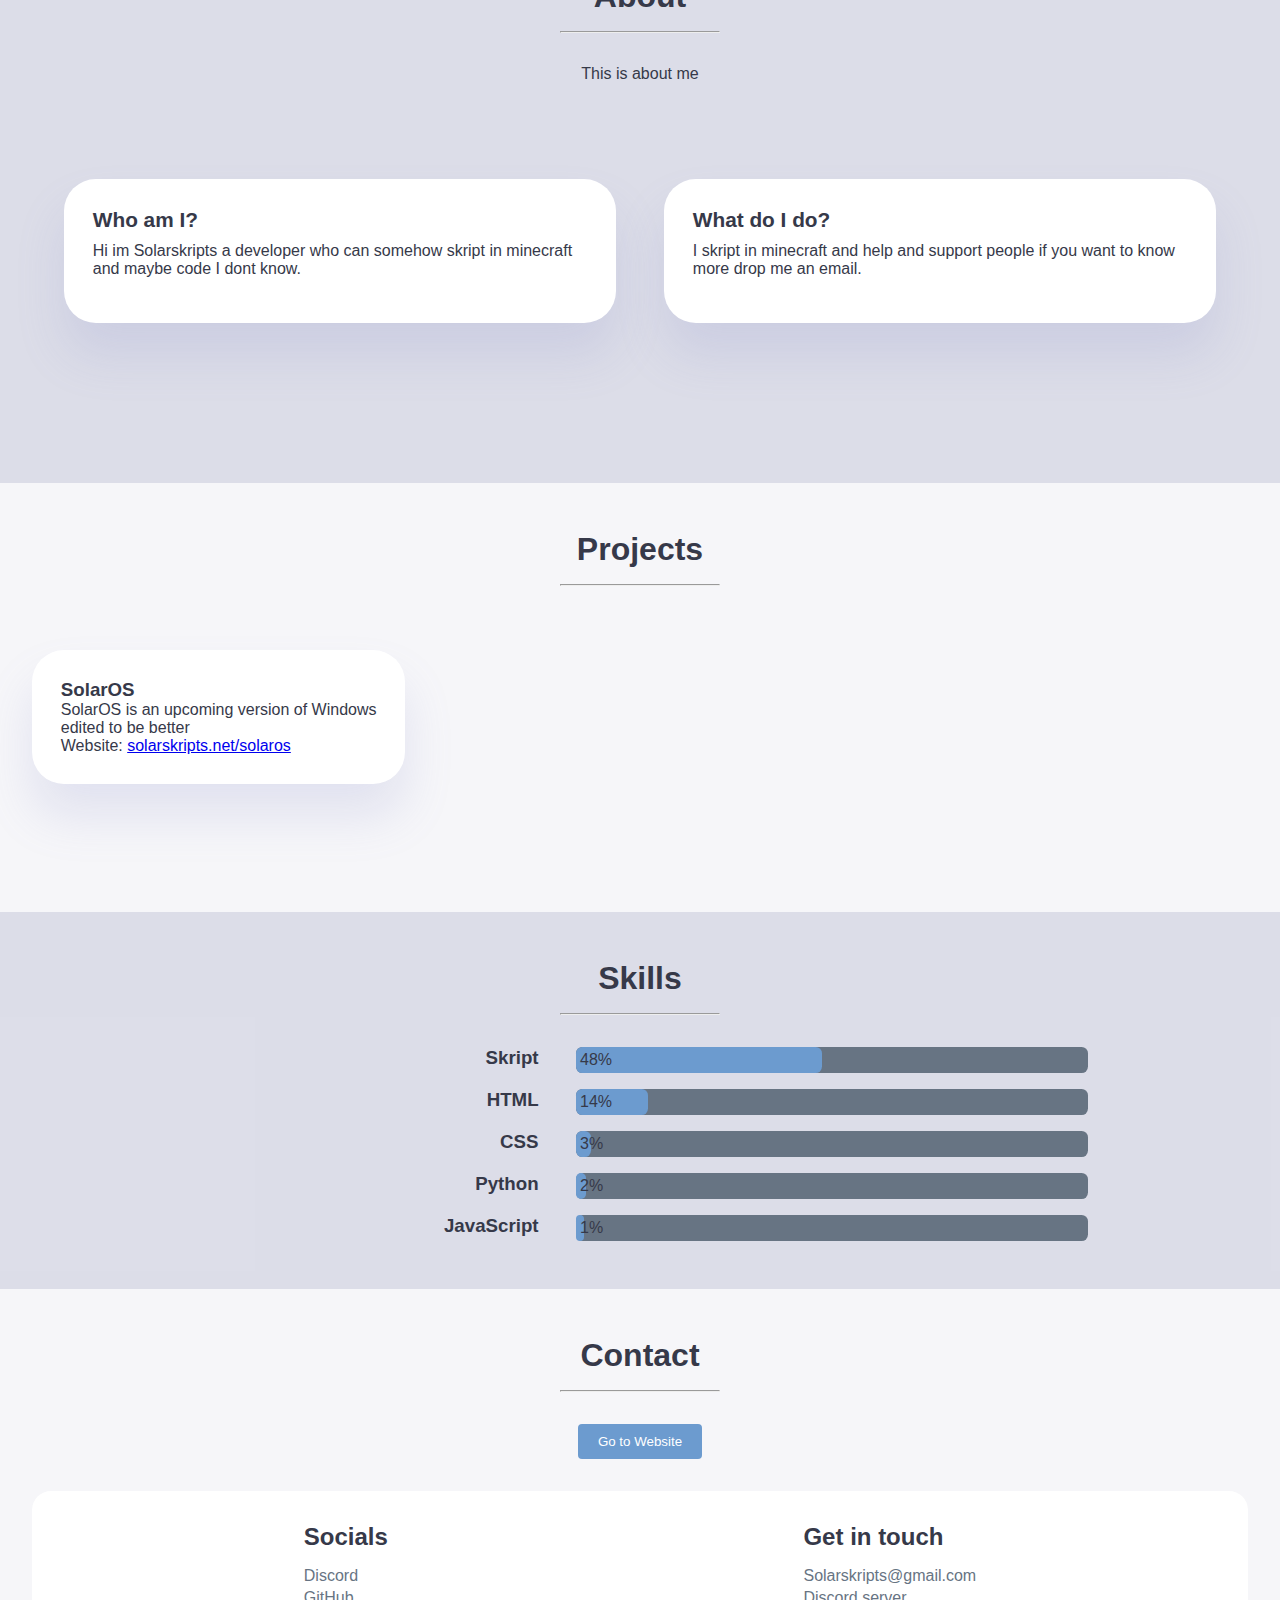
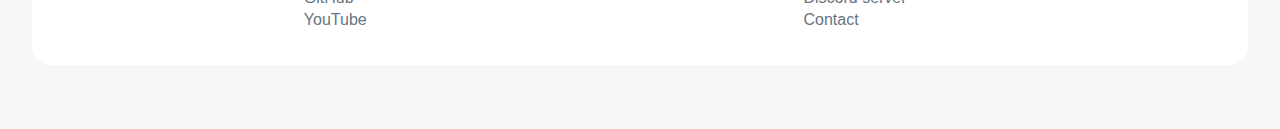
==== commit b264f82a: "Update index.html" ====
--- a/index.html
+++ b/index.html
@@ -118,82 +118,36 @@
             <section id="contact">
                 <h2>Contact</h2>
                 <hr>
-
+                <style>
         body {
             font-family: Arial, sans-serif;
-            background-color: #2f3136;
+            background-color: #f0f0f0;
             display: flex;
             justify-content: center;
             align-items: center;
             height: 100vh;
             margin: 0;
-            color: white; /* Set text color to white */
         }
 
-        .container {
-            max-width: 600px;
-            padding: 20px;
-            background-color: #2f3136;
-            border-radius: 5px;
-            box-shadow: 0 0 10px rgba(0, 0, 0, 0.1);
+        .button-container {
+            text-align: center;
         }
 
-        h2 {
-            margin-bottom: 20px;
-            text-align: center; /* Center align the heading */
-        }
-
-        form label {
-            display: block;
-            margin-bottom: 5px;
-        }
-
-        input[type="text"],
-        input[type="email"],
-        textarea {
-            width: 100%;
-            padding: 10px;
-            margin-bottom: 10px;
-            border: 1px solid #ccc;
-            border-radius: 4px;
-            box-sizing: border-box;
-        }
-
-        textarea {
-            resize: vertical;
-        }
-
-        input[type="submit"] {
+        .button {
             background-color: #6C9BCF;
             color: white;
-            padding: 15px 20px;
+            padding: 10px 20px;
             border: none;
             border-radius: 4px;
             cursor: pointer;
-            font-size: 16px;
-            width: 100%;
-            display: block;
-        }
-
-        input[type="submit"]:hover {
-            background-color: #5280a3;
+            text-align: center;
         }
     </style>
-    <div class="container">
-        <h2>Contact Us</h2>
-        <form action="https://formspree.io/f/your_formspree_form_id" method="POST">
-            <label for="name">Name:</label>
-            <input type="text" id="name" name="name" required>
+    <div class="button-container">
+        <button onclick="window.location.href = 'https://example.com';" class="button">Go to Website</button>
+    </div>
 
-            <label for="email">Email:</label>
-            <input type="email" id="email" name="email" required>
 
-            <label for="message">Message:</label>
-            <textarea id="message" name="message" rows="4" required></textarea>
-
-            <input type="submit" value="Submit">
-        </form>
-    </div>
 
         <footer>
             <div class="footer-content">
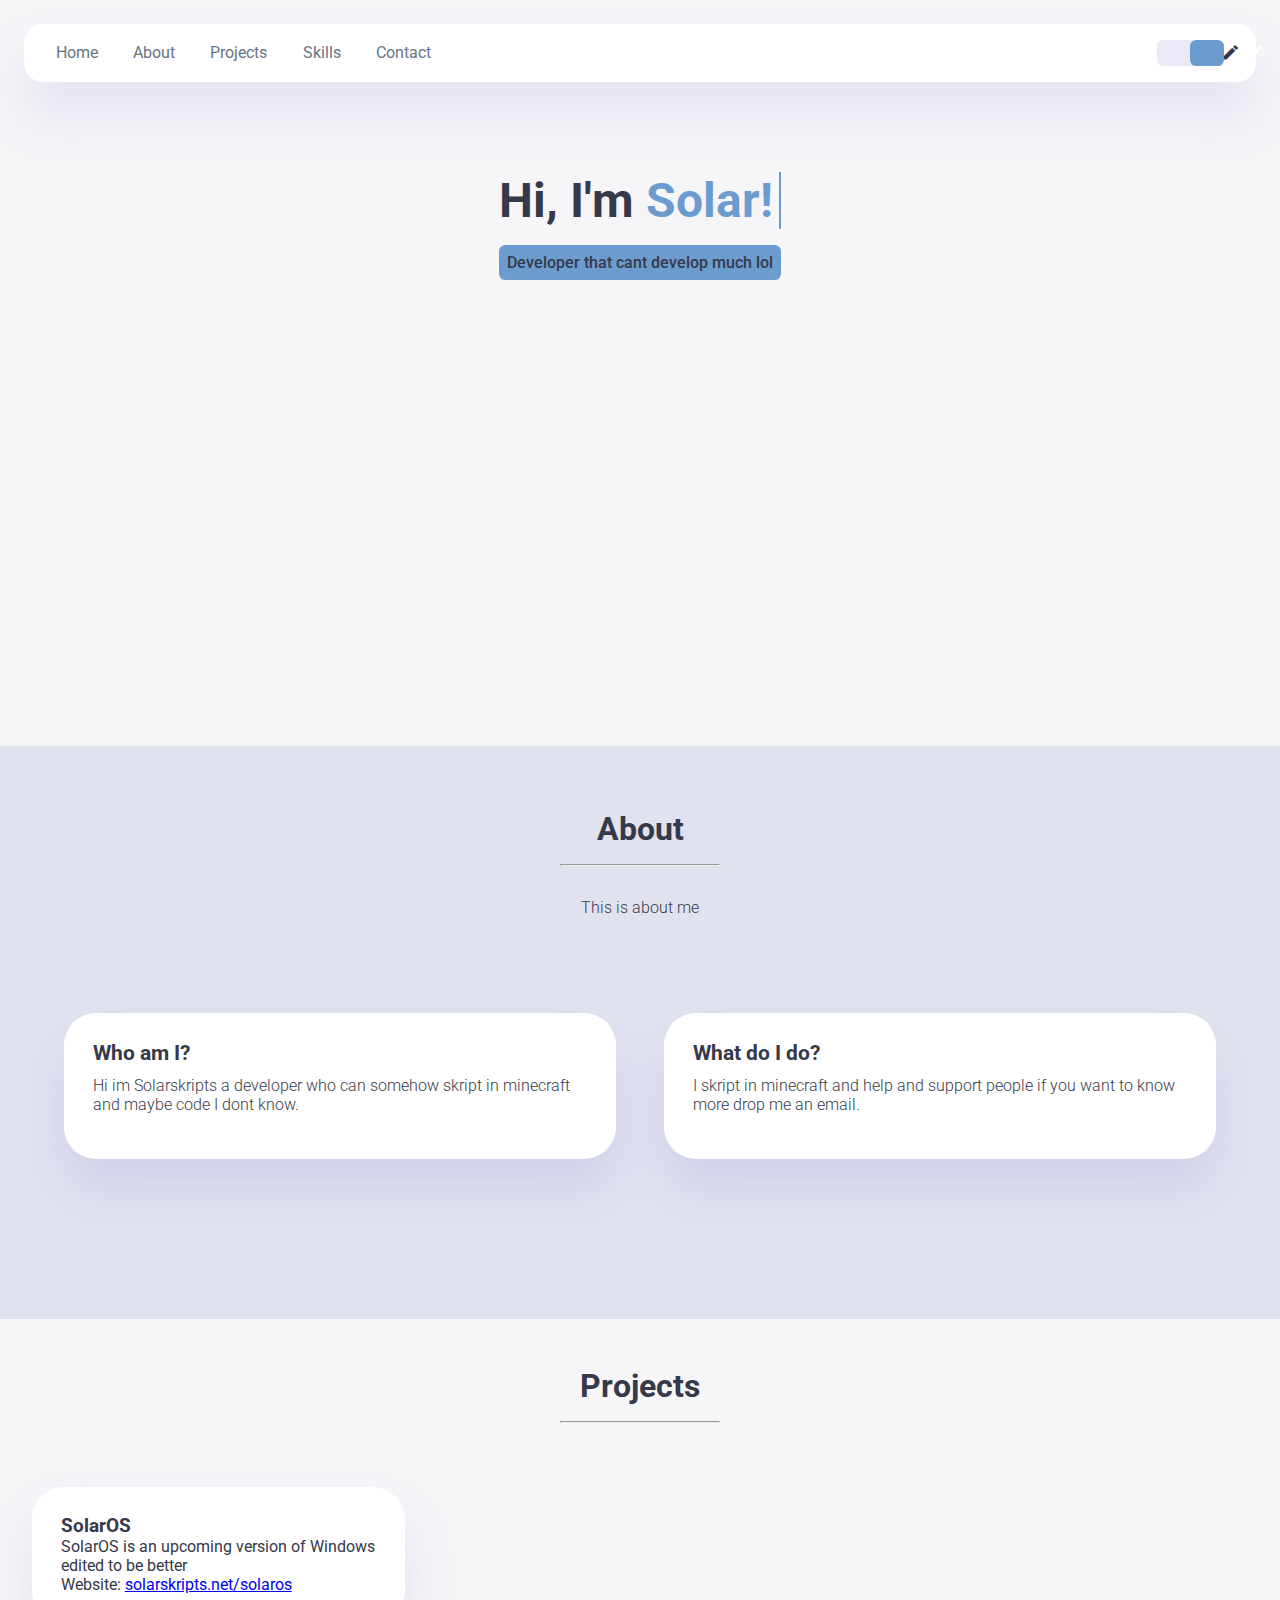
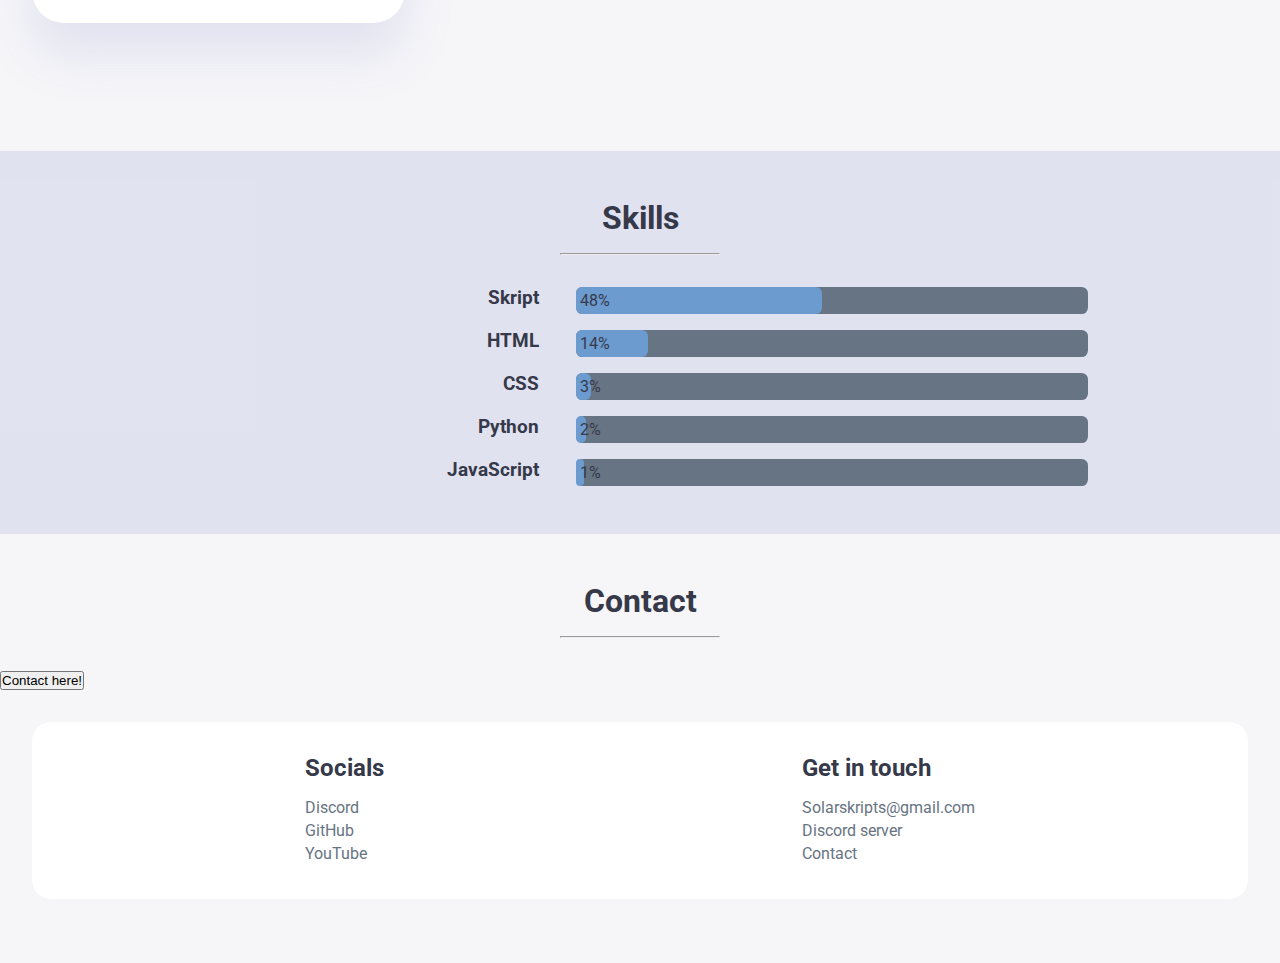
==== commit 75cdef5b: "Update index.html" ====
--- a/index.html
+++ b/index.html
@@ -118,33 +118,9 @@
             <section id="contact">
                 <h2>Contact</h2>
                 <hr>
-                <style>
-        body {
-            font-family: Arial, sans-serif;
-            background-color: #f0f0f0;
-            display: flex;
-            justify-content: center;
-            align-items: center;
-            height: 100vh;
-            margin: 0;
-        }
 
-        .button-container {
-            text-align: center;
-        }
-
-        .button {
-            background-color: #6C9BCF;
-            color: white;
-            padding: 10px 20px;
-            border: none;
-            border-radius: 4px;
-            cursor: pointer;
-            text-align: center;
-        }
-    </style>
     <div class="button-container">
-        <button onclick="window.location.href = 'https://example.com';" class="button">Go to Website</button>
+        <button onclick="window.location.href = 'https://solarskripts.net/contact';" class="button">Contact here!</button>
     </div>
 
 
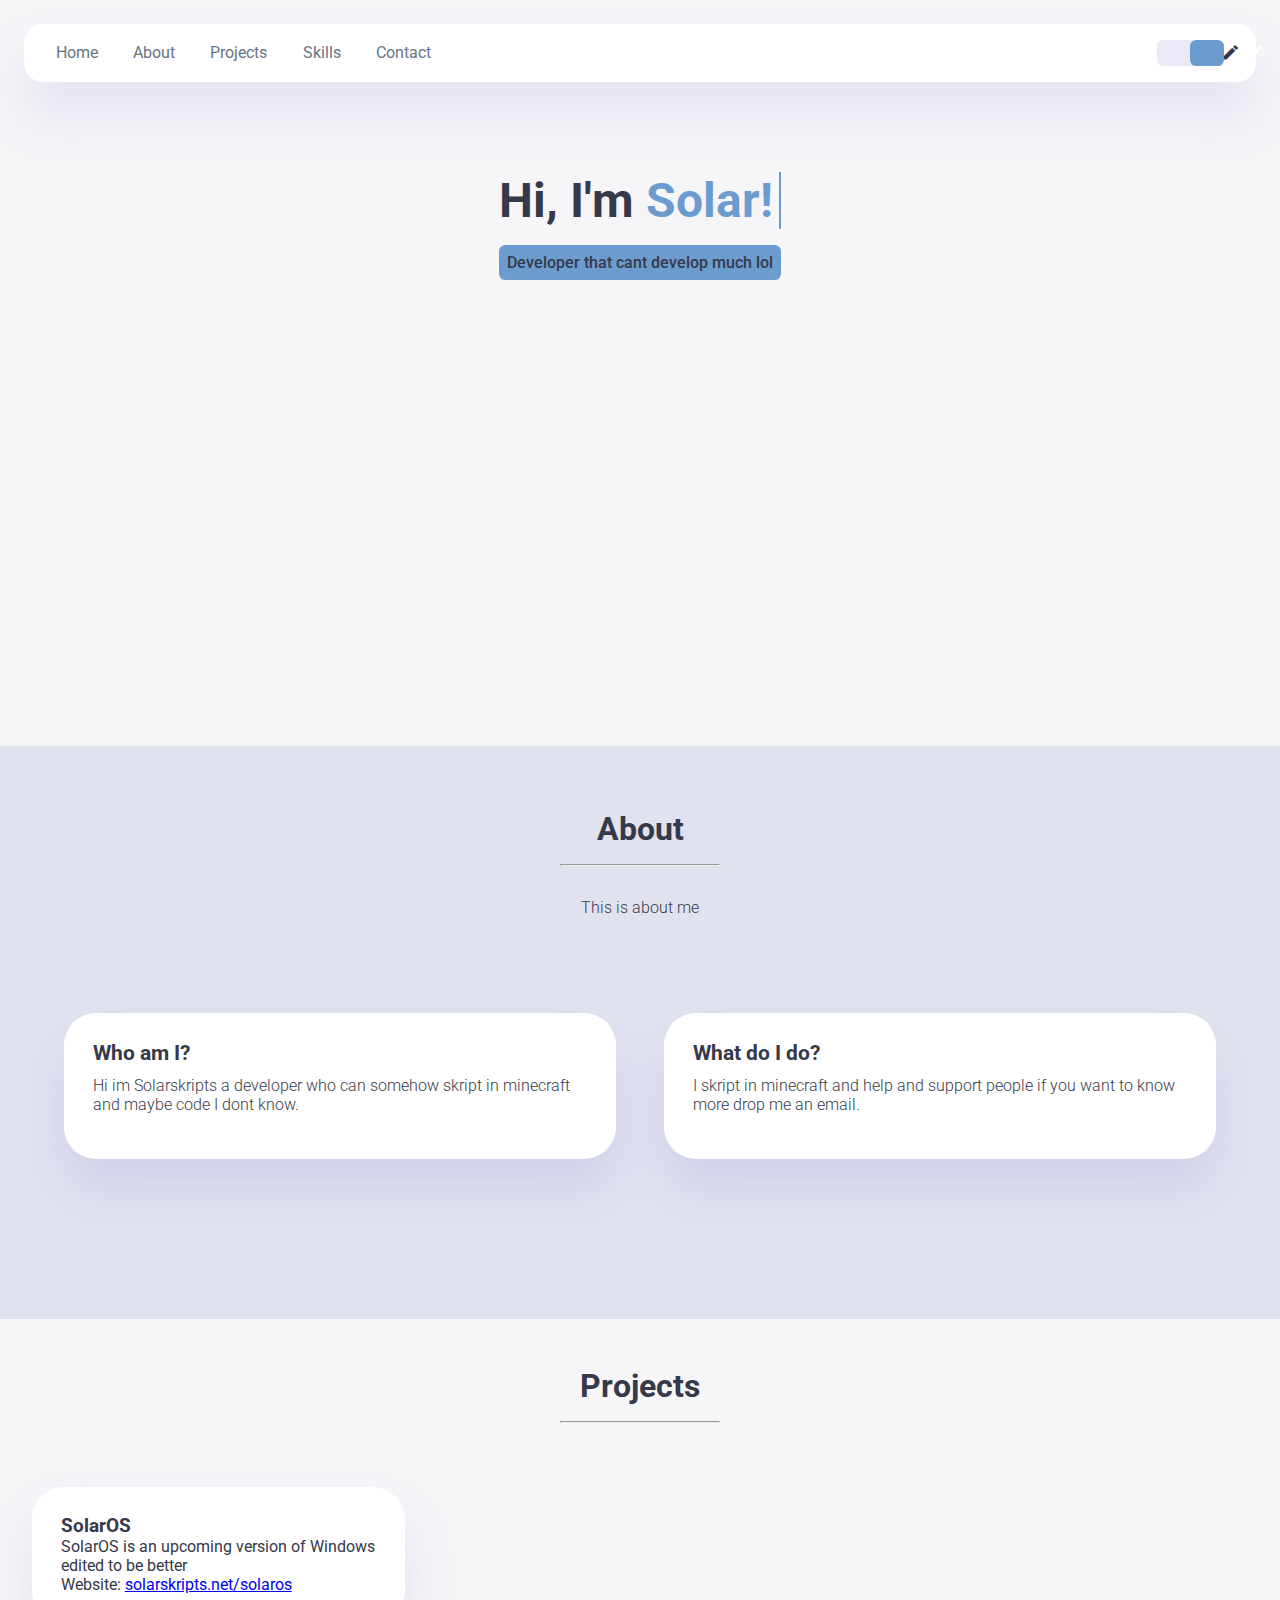
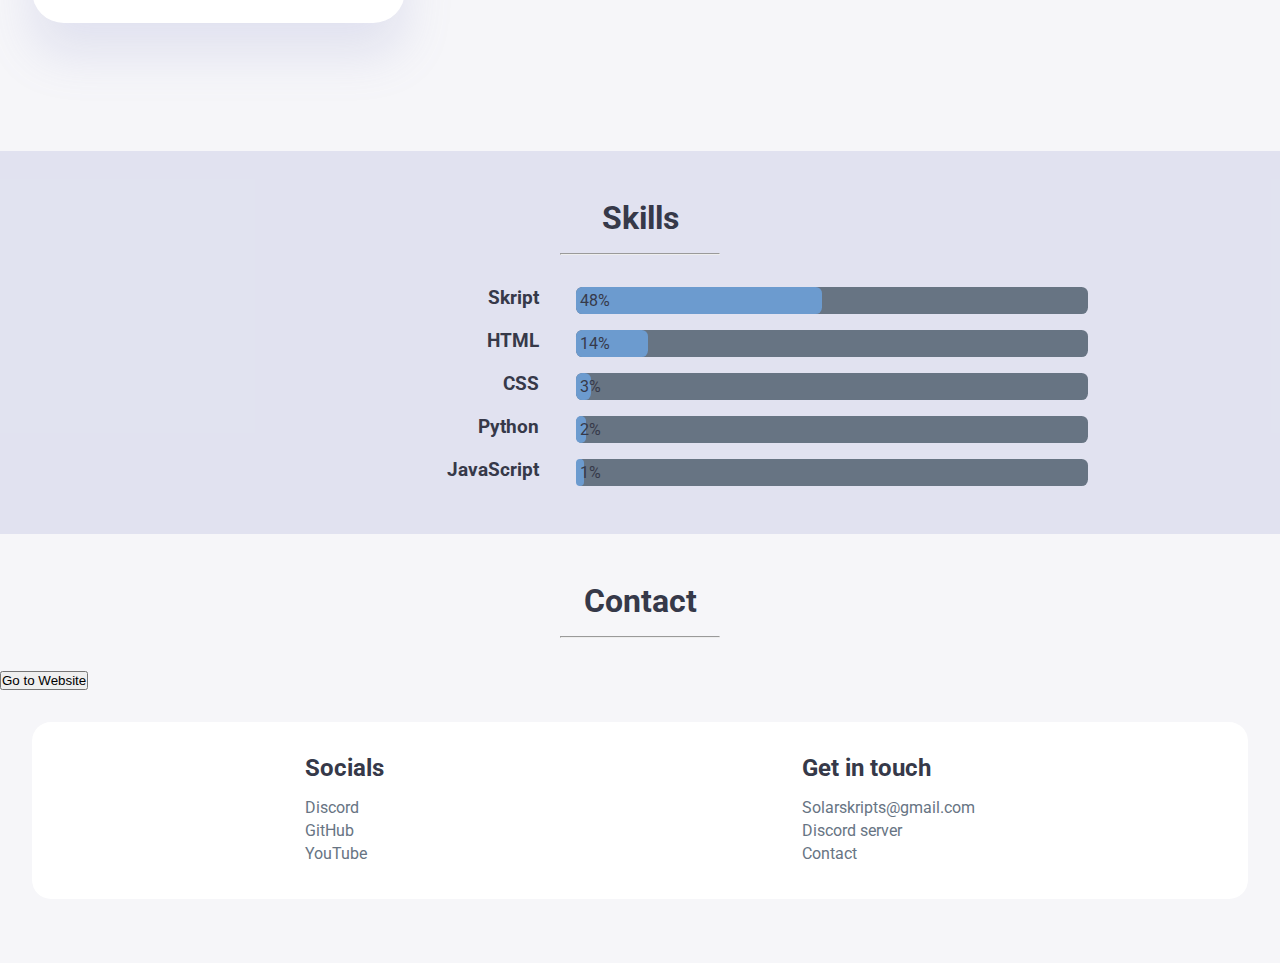
==== commit f0ca5467: "Update index.html" ====
--- a/index.html
+++ b/index.html
@@ -118,13 +118,9 @@
             <section id="contact">
                 <h2>Contact</h2>
                 <hr>
-
-    <div class="button-container">
-        <button onclick="window.location.href = 'https://solarskripts.net/contact';" class="button">Contact here!</button>
-    </div>
-
-
-
+                <div class="contact.button">
+                    <button onclick="window.location.href = 'https://example.com';" class="button">Go to Website</button>
+                </div>
         <footer>
             <div class="footer-content">
                 <div class="footer-section">
--- a/style.css
+++ b/style.css
@@ -681,6 +681,12 @@
     color: var(--color-success);
     border-color: var(--color-success);
 }
+.ur-contact-div button {
+    /* ... */
+    display: flex;
+    justify-content: center;
+    /* ... */
+}
 
 @media screen and (min-width: 768px) {
     .contact-content {
